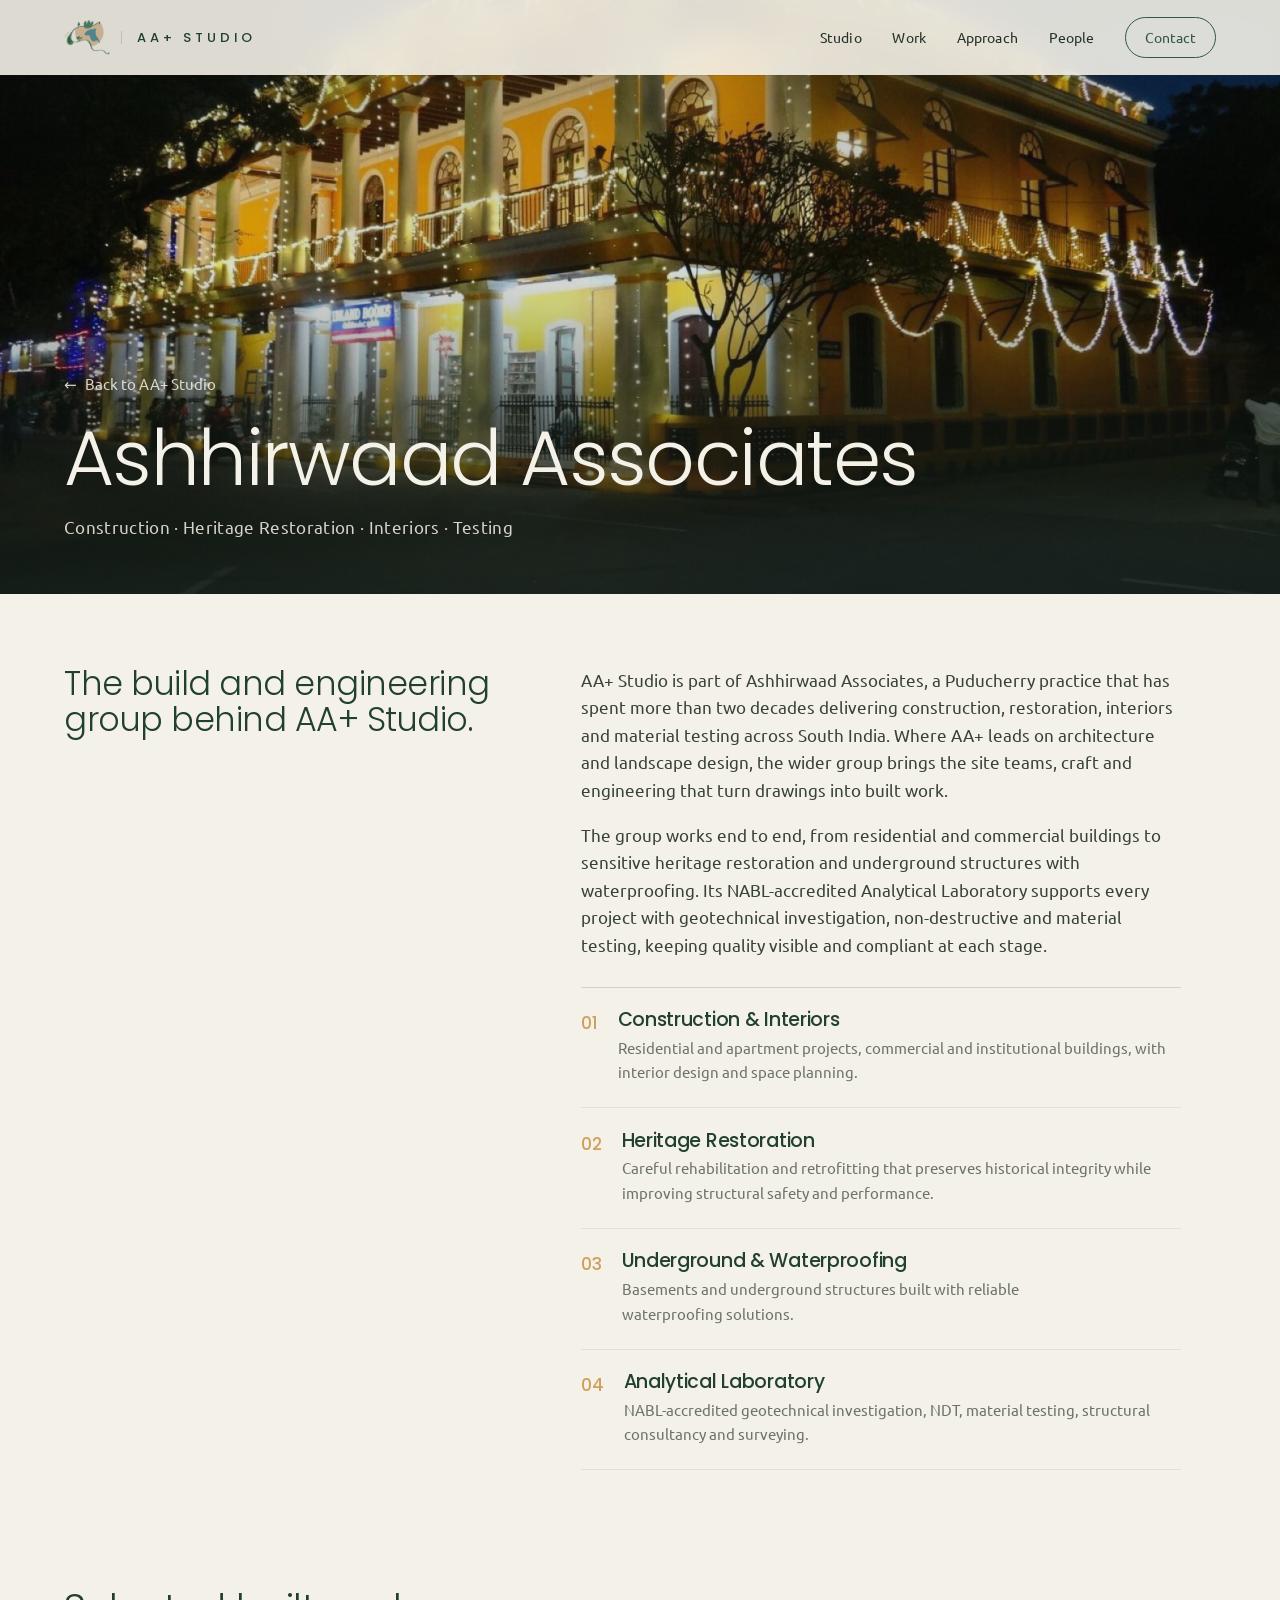
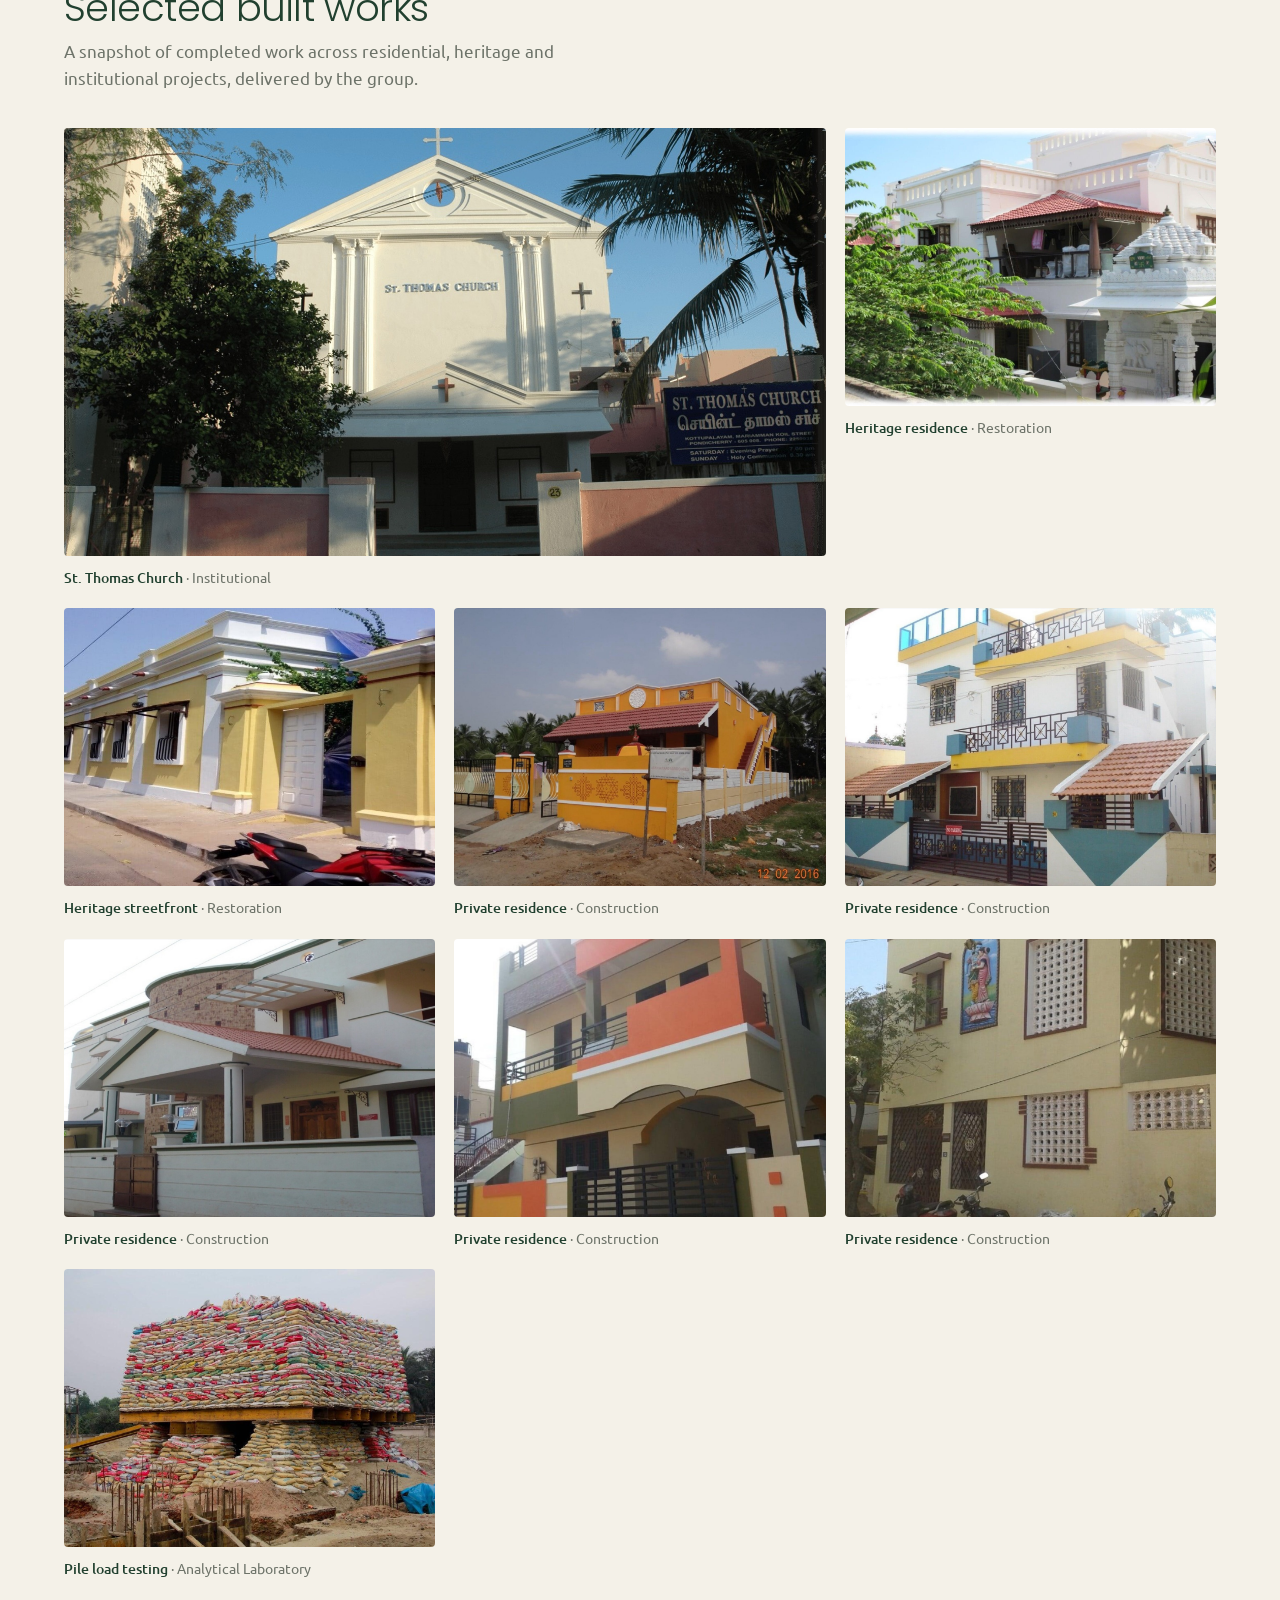
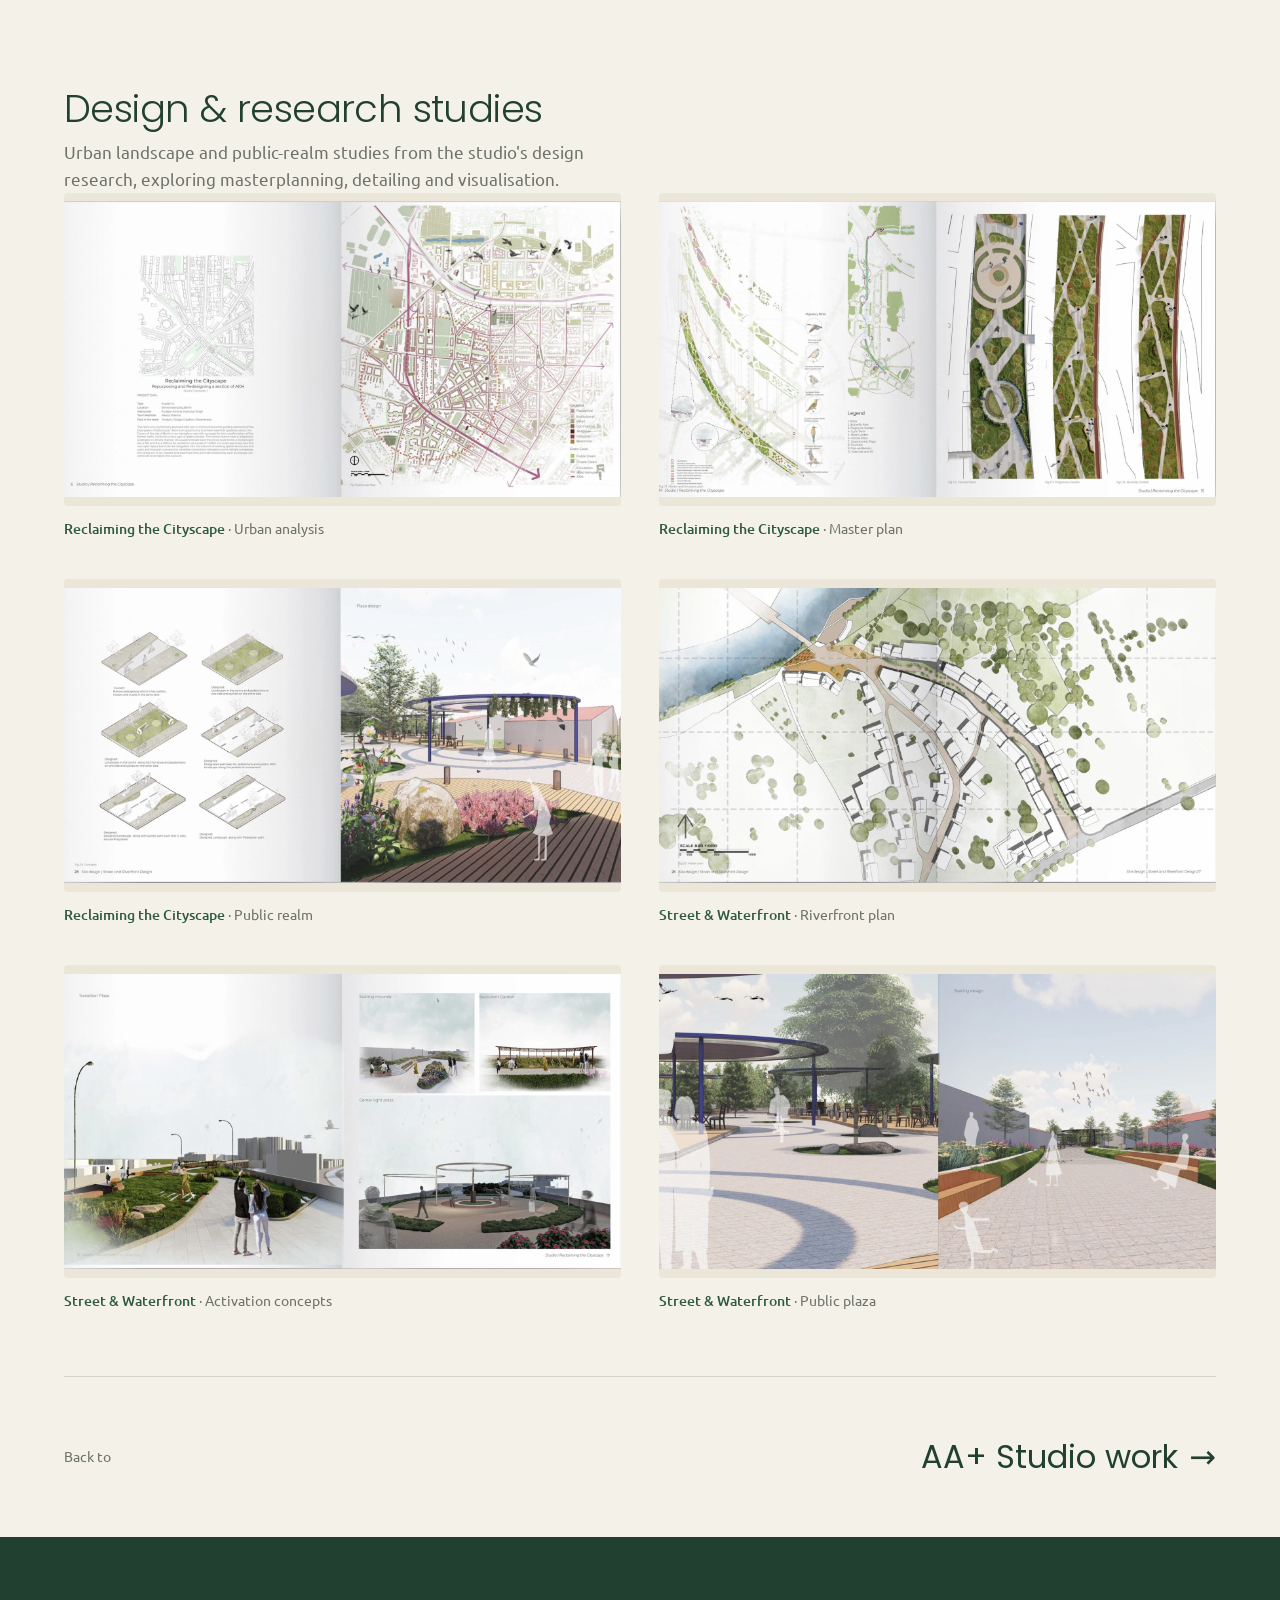
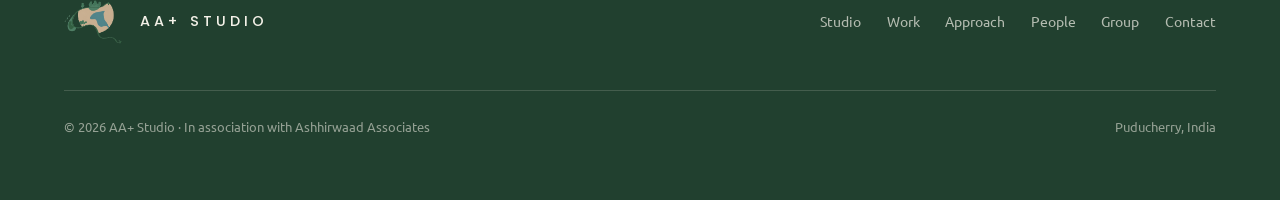
==== ashhirwaad.html @ e0c85b09 "AA+ Studio website — initial release Full static site: immersive hero, five projects, studio/approac" ====
<!DOCTYPE html>
<html lang="en">
<head>
<meta charset="UTF-8" />
<meta name="viewport" content="width=device-width, initial-scale=1" />
<title>Ashhirwaad Associates · The Group · AA+ Studio</title>
<meta name="description" content="Ashhirwaad Associates, the parent group behind AA+ Studio: a Puducherry practice of construction, heritage restoration, interiors and NABL-accredited material testing." />
<link rel="preconnect" href="https://fonts.googleapis.com" />
<link rel="preconnect" href="https://fonts.gstatic.com" crossorigin />
<link href="https://fonts.googleapis.com/css2?family=Poppins:ital,wght@0,300;0,400;0,500;0,600;1,300&family=Ubuntu:wght@400;500;700&display=swap" rel="stylesheet" />
<link rel="stylesheet" href="styles.css" />
<link rel="icon" href="assets/brand/favicon.svg" type="image/svg+xml" />
<script>document.documentElement.classList.add('js');</script>
</head>
<body class="grp-page">

<header class="nav" id="nav">
  <a class="brand" href="index.html" aria-label="AA+ Studio home">
    <img src="assets/brand/logo.png" onerror="this.onerror=null;this.src='assets/brand/logo.svg'" alt="" />
    <span class="word">AA+ STUDIO</span>
  </a>
  <nav class="nav-links" id="navLinks" aria-label="Primary">
    <a href="index.html#studio">Studio</a>
    <a href="index.html#work">Work</a>
    <a href="index.html#approach">Approach</a>
    <a href="index.html#people">People</a>
    <a href="index.html#contact" class="nav-cta">Contact</a>
  </nav>
  <button class="nav-toggle" id="navToggle" aria-label="Menu" aria-expanded="false"><span></span><span></span><span></span></button>
</header>

<main id="top">
  <section class="grp-hero">
    <img src="assets/group/group-hero.jpg" alt="A heritage building restored by Ashhirwaad Associates, lit at night" />
    <div class="grp-hero-in wrap">
      <a class="grp-back" href="index.html#group"><span>&larr;</span> Back to AA+ Studio</a>
      <h1>Ashhirwaad Associates</h1>
      <p>Construction · Heritage Restoration · Interiors · Testing</p>
    </div>
  </section>

  <section class="grp-body wrap">
    <div class="col-lead"><h2>The build and engineering group behind AA+ Studio.</h2></div>
    <div class="prose">
      <p>AA+ Studio is part of Ashhirwaad Associates, a Puducherry practice that has spent more than two decades delivering construction, restoration, interiors and material testing across South India. Where AA+ leads on architecture and landscape design, the wider group brings the site teams, craft and engineering that turn drawings into built work.</p>
      <p>The group works end to end, from residential and commercial buildings to sensitive heritage restoration and underground structures with waterproofing. Its NABL-accredited Analytical Laboratory supports every project with geotechnical investigation, non-destructive and material testing, keeping quality visible and compliant at each stage.</p>
      <div class="capabilities">
        <div class="capability"><span class="cn">01</span><div><h3>Construction &amp; Interiors</h3><p>Residential and apartment projects, commercial and institutional buildings, with interior design and space planning.</p></div></div>
        <div class="capability"><span class="cn">02</span><div><h3>Heritage Restoration</h3><p>Careful rehabilitation and retrofitting that preserves historical integrity while improving structural safety and performance.</p></div></div>
        <div class="capability"><span class="cn">03</span><div><h3>Underground &amp; Waterproofing</h3><p>Basements and underground structures built with reliable waterproofing solutions.</p></div></div>
        <div class="capability"><span class="cn">04</span><div><h3>Analytical Laboratory</h3><p>NABL-accredited geotechnical investigation, NDT, material testing, structural consultancy and surveying.</p></div></div>
      </div>
    </div>
  </section>

  <section class="section-title wrap">
    <h2>Selected built works</h2>
    <p>A snapshot of completed work across residential, heritage and institutional projects, delivered by the group.</p>
  </section>
  <section class="works-gallery wrap">
    <figure class="work-tile wide"><div class="frame zoom" data-full="assets/group/group-church.jpg"><img src="assets/group/group-church.jpg" alt="St. Thomas Church" loading="lazy" /></div><figcaption>St. Thomas Church <span>· Institutional</span></figcaption></figure>
    <figure class="work-tile"><div class="frame zoom" data-full="assets/group/group-heritage1.jpg"><img src="assets/group/group-heritage1.jpg" alt="Restored heritage residence" loading="lazy" /></div><figcaption>Heritage residence <span>· Restoration</span></figcaption></figure>
    <figure class="work-tile"><div class="frame zoom" data-full="assets/group/group-heritage2.jpg"><img src="assets/group/group-heritage2.jpg" alt="Heritage streetfront restoration" loading="lazy" /></div><figcaption>Heritage streetfront <span>· Restoration</span></figcaption></figure>
    <figure class="work-tile"><div class="frame zoom" data-full="assets/group/group-res1.jpg"><img src="assets/group/group-res1.jpg" alt="Completed private residence" loading="lazy" /></div><figcaption>Private residence <span>· Construction</span></figcaption></figure>
    <figure class="work-tile"><div class="frame zoom" data-full="assets/group/group-res2.jpg"><img src="assets/group/group-res2.jpg" alt="Completed private residence" loading="lazy" /></div><figcaption>Private residence <span>· Construction</span></figcaption></figure>
    <figure class="work-tile"><div class="frame zoom" data-full="assets/group/group-res3.jpg"><img src="assets/group/group-res3.jpg" alt="Completed private residence" loading="lazy" /></div><figcaption>Private residence <span>· Construction</span></figcaption></figure>
    <figure class="work-tile"><div class="frame zoom" data-full="assets/group/group-res4.jpg"><img src="assets/group/group-res4.jpg" alt="Completed private residence" loading="lazy" /></div><figcaption>Private residence <span>· Construction</span></figcaption></figure>
    <figure class="work-tile"><div class="frame zoom" data-full="assets/group/group-res5.jpg"><img src="assets/group/group-res5.jpg" alt="Completed private residence" loading="lazy" /></div><figcaption>Private residence <span>· Construction</span></figcaption></figure>
    <figure class="work-tile"><div class="frame zoom" data-full="assets/group/group-testing.jpg"><img src="assets/group/group-testing.jpg" alt="Pile load testing on site" loading="lazy" /></div><figcaption>Pile load testing <span>· Analytical Laboratory</span></figcaption></figure>
  </section>

  <section class="section-title wrap">
    <h2>Design &amp; research studies</h2>
    <p>Urban landscape and public-realm studies from the studio's design research, exploring masterplanning, detailing and visualisation.</p>
  </section>
  <section class="board-gallery wrap" style="grid-template-columns:repeat(2,1fr)">
    <figure class="board"><div class="frame board zoom" data-full="assets/group/study-01.jpg"><img src="assets/group/study-01.jpg" alt="Urban analysis study" loading="lazy" /></div><figcaption><b>Reclaiming the Cityscape</b> · Urban analysis</figcaption></figure>
    <figure class="board"><div class="frame board zoom" data-full="assets/group/study-02.jpg"><img src="assets/group/study-02.jpg" alt="Urban master plan study" loading="lazy" /></div><figcaption><b>Reclaiming the Cityscape</b> · Master plan</figcaption></figure>
    <figure class="board"><div class="frame board zoom" data-full="assets/group/study-06.jpg"><img src="assets/group/study-06.jpg" alt="Public realm study" loading="lazy" /></div><figcaption><b>Reclaiming the Cityscape</b> · Public realm</figcaption></figure>
    <figure class="board"><div class="frame board zoom" data-full="assets/group/study-04.jpg"><img src="assets/group/study-04.jpg" alt="Riverfront plan study" loading="lazy" /></div><figcaption><b>Street &amp; Waterfront</b> · Riverfront plan</figcaption></figure>
    <figure class="board"><div class="frame board zoom" data-full="assets/group/study-03.jpg"><img src="assets/group/study-03.jpg" alt="Waterfront activation study" loading="lazy" /></div><figcaption><b>Street &amp; Waterfront</b> · Activation concepts</figcaption></figure>
    <figure class="board"><div class="frame board zoom" data-full="assets/group/study-05.jpg"><img src="assets/group/study-05.jpg" alt="Public plaza study render" loading="lazy" /></div><figcaption><b>Street &amp; Waterfront</b> · Public plaza</figcaption></figure>
  </section>

  <section class="wrap">
    <div class="pp-next">
      <span class="lbl">Back to</span>
      <a href="index.html#work">AA+ Studio work <span class="arw">&rarr;</span></a>
    </div>
  </section>
</main>

<footer class="footer">
  <div class="wrap">
    <div class="footer-top">
      <a class="footer-mark" href="index.html" aria-label="AA+ Studio"><img src="assets/brand/logo.png" onerror="this.onerror=null;this.src='assets/brand/logo.svg'" alt="" /><span class="word">AA+ STUDIO</span></a>
      <nav class="footer-nav" aria-label="Footer"><a href="index.html#studio">Studio</a><a href="index.html#work">Work</a><a href="index.html#approach">Approach</a><a href="index.html#people">People</a><a href="ashhirwaad.html">Group</a><a href="index.html#contact">Contact</a></nav>
    </div>
    <div class="footer-base"><span>© 2026 AA+ Studio · In association with Ashhirwaad Associates</span><span>Puducherry, India</span></div>
  </div>
</footer>

<div class="lightbox" id="lightbox" role="dialog" aria-modal="true" aria-label="Image viewer">
  <button class="lb-close" id="lbClose" aria-label="Close">✕</button>
  <img id="lbImg" src="" alt="" />
</div>

<script src="script.js"></script>
</body>
</html>
---- styles.css ----
/* ============================================================
   AA+ Studio — Architecture · Landscape · Interiors
   Palette: pine green, sand, lake-teal on warm paper.
   Type: Poppins (display) + Ubuntu (text).
   ============================================================ */

:root {
  --paper:      #f4f1e8;
  --paper-2:    #ece6d8;
  --paper-3:    #e3dccb;
  --pine:       #2f5a41;
  --pine-deep:  #21402f;
  --moss:       #628a6b;
  --sage:       #86a487;
  --sand:       #cf9f5c;
  --sand-soft:  #e6d7ba;
  --lake:       #47818e;
  --lake-deep:  #37636e;
  --ink:        #24312a;
  --muted:      #6d7369;
  --line:       rgba(36, 49, 42, 0.16);
  --line-soft:  rgba(36, 49, 42, 0.09);

  --display: "Poppins", "Ubuntu", system-ui, sans-serif;
  --sans:    "Ubuntu", system-ui, -apple-system, "Segoe UI", sans-serif;

  --page-x: clamp(1.25rem, 5vw, 6rem);
  --maxw: 1440px;
  --ease: cubic-bezier(0.22, 1, 0.36, 1);
}

* { box-sizing: border-box; margin: 0; padding: 0; }
html { -webkit-text-size-adjust: 100%; }
@media (min-width: 621px) and (prefers-reduced-motion: no-preference) {
  html { scroll-behavior: smooth; }
}

body {
  font-family: var(--sans);
  background: var(--paper);
  color: var(--ink);
  font-size: clamp(1rem, 0.5vw + 0.9rem, 1.06rem);
  line-height: 1.62;
  font-weight: 400;
  -webkit-font-smoothing: antialiased;
  text-rendering: optimizeLegibility;
  overflow-x: hidden;
}

img { display: block; max-width: 100%; height: auto; }
a { color: inherit; text-decoration: none; }
::selection { background: var(--sand); color: #fff; }

h1, h2, h3, h4 {
  font-family: var(--display);
  font-weight: 400;
  line-height: 1.08;
  letter-spacing: -0.015em;
  color: var(--pine-deep);
}
p { text-wrap: pretty; }
.lede { font-size: clamp(1.12rem, 1vw + 0.95rem, 1.42rem); line-height: 1.5; color: var(--ink); font-weight: 400; }

.wrap { width: 100%; max-width: var(--maxw); margin-inline: auto; padding-inline: var(--page-x); }
section { position: relative; }

/* ============================================================
   Navigation
   ============================================================ */
.nav {
  position: fixed; inset: 0 0 auto 0; z-index: 50;
  display: flex; align-items: center; justify-content: space-between;
  padding: 1.05rem var(--page-x);
  transition: background .5s var(--ease), padding .5s var(--ease), box-shadow .5s var(--ease);
}
.nav.solid {
  background: rgba(244, 241, 232, 0.88);
  backdrop-filter: saturate(140%) blur(14px);
  -webkit-backdrop-filter: saturate(140%) blur(14px);
  padding-block: 0.7rem;
  box-shadow: 0 1px 0 var(--line-soft);
}
.brand { display: flex; align-items: center; gap: 0.7rem; color: var(--pine-deep); }
.brand img { width: 46px; height: 36px; flex: none; object-fit: contain; }
.brand .word {
  font-family: var(--display); font-weight: 500;
  letter-spacing: 0.3em; font-size: 0.82rem; text-indent: 0.3em;
  padding-left: 0.7rem; border-left: 1px solid var(--line); line-height: 1;
}
.nav-links { display: flex; align-items: center; gap: clamp(1.1rem, 2.4vw, 2.4rem); }
.nav-links a {
  font-size: 0.9rem; letter-spacing: 0.01em; color: var(--ink); font-weight: 400;
  position: relative; padding-block: 0.4rem;
}
.nav-links a::after {
  content: ""; position: absolute; left: 0; bottom: 0.15rem; height: 1px; width: 0;
  background: var(--pine); transition: width .4s var(--ease);
}
.nav-links a:hover::after { width: 100%; }
.nav-links .nav-cta { border: 1px solid var(--pine); border-radius: 100px; padding: 0.5rem 1.15rem; color: var(--pine); }
.nav-links .nav-cta::after { display: none; }
.nav-links .nav-cta:hover { background: var(--pine); color: var(--paper); }
.nav-toggle { display: none; }

/* ============================================================
   Hero — full-bleed immersive
   ============================================================ */
.hero-full { position: relative; height: 100svh; min-height: 600px; overflow: hidden; display: flex; align-items: flex-end; }
.hero-bg { position: absolute; inset: 0; width: 100%; height: 100%; object-fit: cover; transform: scale(1.07); animation: heroZoom 20s ease-out forwards; }
@keyframes heroZoom { to { transform: scale(1); } }
.hero-veil { position: absolute; inset: 0; background: linear-gradient(to top, rgba(20,30,24,0.74) 0%, rgba(20,30,24,0.10) 42%, rgba(20,30,24,0.34) 100%); }
.hero-full-in { position: relative; z-index: 2; width: 100%; padding-bottom: clamp(4.5rem, 12vh, 8rem); }
.hero-full h1 { color: var(--paper); font-size: clamp(2.35rem, 5.2vw, 5.3rem); font-weight: 200; letter-spacing: -0.02em; line-height: 1.07; max-width: 22ch; }
.hero-sub { color: rgba(244,241,232,0.86); margin-top: 1.6rem; font-size: clamp(0.78rem, 1vw, 1rem); letter-spacing: 0.16em; text-transform: uppercase; font-weight: 400; }
.hero-scroll { position: absolute; z-index: 2; right: var(--page-x); bottom: clamp(2rem,5vh,3rem); display: inline-flex; flex-direction: column; align-items: center; gap: 0.9rem; color: var(--paper); }
.hero-scroll .hs-word { font-size: 0.68rem; letter-spacing: 0.24em; text-transform: uppercase; writing-mode: vertical-rl; }
.hero-scroll .hs-line { width: 1px; height: 48px; background: rgba(244,241,232,0.75); animation: scrollLine 2.4s ease-in-out infinite; transform-origin: top center; }
@keyframes scrollLine { 0%,100%{ transform: scaleY(0.35); opacity:.5 } 50%{ transform: scaleY(1); opacity:1 } }
@media (prefers-reduced-motion: reduce){ .hero-bg { animation: none; transform: none; } .hero-scroll .hs-line { animation: none; } }

/* Nav floating over the hero (homepage): white until scrolled */
.home .nav:not(.solid) { background: linear-gradient(to bottom, rgba(18,26,20,0.42), rgba(18,26,20,0)); }
.home .nav:not(.solid) .brand { color: var(--paper); }
.home .nav:not(.solid) .brand .word { border-color: rgba(244,241,232,0.45); }
.home .nav:not(.solid) .nav-links a { color: var(--paper); }
.home .nav:not(.solid) .nav-links a::after { background: var(--paper); }
.home .nav:not(.solid) .nav-links .nav-cta { color: var(--paper); border-color: rgba(244,241,232,0.6); }
.home .nav:not(.solid) .nav-links .nav-cta:hover { background: var(--paper); color: var(--pine); }
.home .nav:not(.solid) .nav-toggle span { background: var(--paper); }

/* ============================================================
   Statement / studio
   ============================================================ */
.statement { padding-block: clamp(4.5rem, 11vh, 8rem); }
.statement-grid { display: grid; grid-template-columns: 0.9fr 1.5fr; gap: clamp(2rem, 5vw, 5rem); }
.statement h2 { font-size: clamp(1.8rem, 2.6vw, 2.7rem); font-weight: 300; }
.statement .col-lead { position: sticky; top: 6rem; align-self: start; }
.statement .body { max-width: 60ch; color: #37423a; }
.statement .body p + p { margin-top: 1.2rem; }
.statement .body strong { color: var(--pine); font-weight: 500; }

/* disciplines — flowing, no grid */
.disciplines { margin-top: 2.8rem; display: flex; flex-wrap: wrap; gap: 0.9rem 2.6rem; align-items: baseline; }
.disciplines li { list-style: none; font-family: var(--display); font-weight: 400; font-size: clamp(1.15rem, 1.5vw, 1.6rem); color: var(--pine-deep); display: flex; align-items: baseline; gap: 0.6rem; }
.disciplines li .n { font-size: 0.8rem; color: var(--lake); font-weight: 500; letter-spacing: 0.02em; }

/* ============================================================
   Work
   ============================================================ */
.work-head { padding-top: clamp(3.5rem, 8vh, 6rem); display: flex; justify-content: space-between; align-items: flex-end; gap: 2rem; flex-wrap: wrap; }
.work-head h2 { font-size: clamp(2.1rem, 4.2vw, 3.5rem); font-weight: 300; }
.work-head p { max-width: 32ch; color: var(--muted); font-size: 1.02rem; }

.project { padding-block: clamp(3.5rem, 8vh, 6.5rem); border-bottom: 1px solid var(--line-soft); }
.project-inner { display: grid; grid-template-columns: 1fr 1fr; gap: clamp(1.6rem, 4vw, 4.5rem); align-items: center; }
.project.flip .project-media { order: 2; }
.project-text { max-width: 48ch; }
.project-index { font-family: var(--display); font-size: 1rem; color: var(--sand); letter-spacing: 0.02em; font-weight: 500; display: flex; align-items: center; gap: 1rem; }
.project-index .status { color: var(--lake-deep); font-family: var(--sans); font-size: 0.9rem; letter-spacing: 0; font-weight: 500; }
.project.completed .project-index .status { color: var(--lake); }
.project h3 { font-size: clamp(2rem, 3.6vw, 3.1rem); margin-top: 0.8rem; font-weight: 400; }
.project-place { margin-top: 0.9rem; font-size: 1.02rem; color: var(--muted); }
.project-desc { margin-top: 1.4rem; color: #37423a; }
.project-tags { margin-top: 1.7rem; display: flex; flex-wrap: wrap; gap: 0.55rem; }
.project-tags li { list-style: none; font-size: 0.85rem; color: var(--pine); border: 1px solid var(--line); border-radius: 100px; padding: 0.35rem 0.95rem; }
.project-link { margin-top: 2rem; display: inline-flex; align-items: center; gap: 0.6rem; font-family: var(--display); font-weight: 500; font-size: 0.98rem; color: var(--pine); }
.project-link .arw { transition: transform .4s var(--ease); }
.project-link:hover { color: var(--pine-deep); }
.project-link:hover .arw { transform: translateX(6px); }

.project-media { position: relative; }
.frame { position: relative; overflow: hidden; border-radius: 4px; background: var(--paper-3); }
.frame img { width: 100%; height: 100%; object-fit: cover; transition: transform 1.1s var(--ease); }
.frame.tall { aspect-ratio: 4 / 5; }
.frame.wide { aspect-ratio: 3 / 2; }
a.project-media:hover .frame.lead img, .project-media:hover .frame.lead img { transform: scale(1.035); }
.gallery-strip { margin-top: 0.9rem; display: grid; grid-template-columns: repeat(3, 1fr); gap: 0.9rem; }
.gallery-strip .frame { aspect-ratio: 1 / 1; }

/* Plan / board frames — show full drawing, no crop */
.frame.plan, .frame.board { background: var(--paper-2); }
.frame.plan img, .frame.board img { object-fit: contain; }

/* Board & palette galleries on project pages */
.board-gallery { padding-bottom: clamp(3rem,7vh,5rem); display: grid; gap: clamp(1.4rem,3vw,2.4rem); }
.board { margin: 0; }
.board .frame { aspect-ratio: 16 / 9; }
.board figcaption { margin-top: 0.7rem; font-size: 0.9rem; color: var(--muted); }
.board figcaption b { color: var(--pine); font-weight: 500; }

.palette-head { padding-top: clamp(1rem,3vh,2rem); }
.palette-head h2 { font-size: clamp(1.5rem,2.4vw,2.2rem); font-weight: 300; }
.palette-head p { color: var(--muted); max-width: 48ch; margin-top: 0.6rem; }
.palette-grid { padding-block: clamp(1.5rem,4vh,2.5rem) clamp(3rem,7vh,5rem); display: grid; grid-template-columns: repeat(4, 1fr); gap: clamp(0.8rem,1.5vw,1.3rem); }
.plant { margin: 0; }
.plant .frame { aspect-ratio: 1 / 1; }
.plant figcaption { margin-top: 0.6rem; font-size: 0.88rem; color: var(--pine-deep); font-weight: 500; }
.plant figcaption span { display: block; color: var(--muted); font-weight: 400; font-size: 0.8rem; }
@media (max-width: 760px) { .palette-grid { grid-template-columns: repeat(2, 1fr); } }

/* Drawing panel (placeholder for schemes without final imagery) */
.drawing { aspect-ratio: 4 / 5; border-radius: 4px; background: var(--sand-soft); position: relative; overflow: hidden; display: flex; align-items: center; justify-content: center; padding: clamp(1.4rem, 3vw, 2.6rem); }
.drawing svg { position: relative; width: 100%; height: auto; }
.section-frame { position: relative; background: var(--paper-2); border-radius: 4px; padding: clamp(1.2rem,2.5vw,1.8rem); }
.section-frame img { width: 100%; }

/* ============================================================
   Approach
   ============================================================ */
.approach { padding-block: clamp(5rem, 12vh, 9rem); background: var(--pine-deep); color: var(--paper); }
.approach h2 { color: var(--paper); font-size: clamp(2rem, 4vw, 3.2rem); font-weight: 300; max-width: 20ch; }
.approach .intro { display: grid; grid-template-columns: 1.4fr 1fr; gap: clamp(2rem,5vw,4rem); align-items: end; }
.approach .intro p { color: rgba(244,241,232,0.74); max-width: 42ch; }

/* principles — borderless editorial list */
.principles { margin-top: clamp(2.5rem, 6vh, 4.5rem); display: grid; grid-template-columns: 1fr 1fr; gap: 0; }
.principle { display: grid; grid-template-columns: auto 1fr; gap: 1.4rem; padding: 2rem 2.4rem 2rem 0; border-top: 1px solid rgba(244,241,232,0.18); }
.principle .pn { font-family: var(--display); font-size: clamp(2.3rem, 3vw, 3.1rem); color: var(--sand); font-weight: 200; line-height: 0.85; letter-spacing: -0.02em; }
.principle h3 { color: var(--paper); font-size: 1.35rem; font-weight: 400; }
.principle p { color: rgba(244,241,232,0.68); font-size: 0.98rem; margin-top: 0.6rem; }
@media (min-width: 861px) { .principle:nth-child(odd) { padding-right: 3rem; } .principle:nth-child(even) { padding-left: 2.4rem; } }

/* ============================================================
   Group band (homepage) + Ashhirwaad page
   ============================================================ */
.group { padding-block: clamp(5rem, 12vh, 9rem); background: var(--paper-2); }
.group-intro { display: grid; grid-template-columns: 1fr 1fr; gap: clamp(1.5rem,4vw,4rem); align-items: end; margin-bottom: clamp(2rem,5vh,3.5rem); }
.group-intro h2 { font-size: clamp(1.9rem, 3.6vw, 3rem); font-weight: 300; max-width: 16ch; }
.group-intro p { color: #37423a; max-width: 46ch; }
.group-intro .stats { display: flex; gap: clamp(1.5rem,3vw,2.6rem); margin-top: 1.4rem; }
.group-intro .stats b { font-family: var(--display); font-weight: 400; font-size: clamp(1.6rem,2.4vw,2.2rem); color: var(--pine); display: block; }
.group-intro .stats span { font-size: 0.85rem; color: var(--muted); }
.group-mosaic { display: grid; grid-template-columns: repeat(4, 1fr); gap: clamp(0.6rem,1.2vw,1rem); }
.group-mosaic .frame { aspect-ratio: 1 / 1; overflow: hidden; border-radius: 4px; }
.group-mosaic .frame img { width: 100%; height: 100%; object-fit: cover; transition: transform 1.1s var(--ease); }
.group-mosaic .frame:hover img { transform: scale(1.05); }
.group-mosaic .big { grid-column: span 2; grid-row: span 2; }
.group-cta { margin-top: clamp(1.6rem,4vh,2.4rem); display: flex; justify-content: space-between; align-items: center; gap: 1.5rem; flex-wrap: wrap; }
.group-cap { font-size: 0.95rem; color: var(--pine); font-weight: 500; }
.group-link { display: inline-flex; align-items: center; gap: 0.6rem; font-family: var(--display); font-weight: 500; color: var(--pine); font-size: 1.02rem; }
.group-link .arw { transition: transform .4s var(--ease); }
.group-link:hover .arw { transform: translateX(6px); }

/* Ashhirwaad page: keep nav readable over the dark hero */
.grp-page .nav { background: rgba(244, 241, 232, 0.9); backdrop-filter: saturate(140%) blur(14px); -webkit-backdrop-filter: saturate(140%) blur(14px); box-shadow: 0 1px 0 var(--line-soft); }
.grp-hero { position: relative; margin-top: 0; height: clamp(58vh, 66vh, 720px); overflow: hidden; display: flex; align-items: flex-end; }
.grp-hero img { position: absolute; inset: 0; width: 100%; height: 100%; object-fit: cover; }
.grp-hero::after { content: ""; position: absolute; inset: 0; background: linear-gradient(to top, rgba(21,32,26,0.82), rgba(21,32,26,0.15) 55%, rgba(21,32,26,0.35)); }
.grp-hero .grp-hero-in { position: relative; z-index: 2; color: var(--paper); padding-bottom: clamp(2.5rem,6vh,4rem); }
.grp-hero h1 { color: var(--paper); font-size: clamp(2.6rem,6vw,5rem); font-weight: 300; letter-spacing: -0.02em; }
.grp-hero p { color: rgba(244,241,232,0.86); margin-top: 0.8rem; letter-spacing: 0.02em; font-size: 1.05rem; }
.grp-back { color: var(--paper); font-size: 0.95rem; display: inline-flex; gap: 0.5rem; opacity: 0.85; margin-bottom: 1.3rem; }
.grp-back:hover { opacity: 1; }
.grp-body { padding-block: clamp(3.5rem,8vh,6rem); display: grid; grid-template-columns: 1fr 1.4fr; gap: clamp(2rem,5vw,5rem); }
.grp-body .col-lead { position: sticky; top: 6rem; align-self: start; }
.grp-body h2 { font-size: clamp(1.7rem,2.6vw,2.4rem); font-weight: 300; }
.grp-body .prose { max-width: 60ch; color: #37423a; }
.grp-body .prose p + p { margin-top: 1.1rem; }
.capabilities { border-top: 1px solid var(--line); margin-top: 1.8rem; }
.capability { display: grid; grid-template-columns: auto 1fr; gap: 1.2rem; padding: 1.4rem 0; border-bottom: 1px solid var(--line-soft); }
.capability .cn { font-family: var(--display); color: var(--sand); font-weight: 500; }
.capability h3 { font-size: 1.2rem; font-weight: 500; }
.capability p { color: var(--muted); font-size: 0.95rem; margin-top: 0.3rem; }
.section-title { padding-top: clamp(2rem,5vh,3.5rem); }
.section-title h2 { font-size: clamp(1.8rem,3vw,2.6rem); font-weight: 300; }
.section-title p { color: var(--muted); margin-top: 0.5rem; max-width: 52ch; }
.works-gallery { padding-block: clamp(1.5rem,4vh,2.5rem) clamp(3rem,7vh,5rem); display: grid; grid-template-columns: repeat(3, 1fr); gap: clamp(0.8rem,1.5vw,1.3rem); }
.work-tile { margin: 0; }
.work-tile .frame { aspect-ratio: 4 / 3; overflow: hidden; border-radius: 4px; }
.work-tile .frame img { width: 100%; height: 100%; object-fit: cover; transition: transform 1.1s var(--ease); }
.work-tile .frame:hover img { transform: scale(1.05); }
.work-tile figcaption { margin-top: 0.6rem; font-size: 0.9rem; color: var(--pine-deep); font-weight: 500; }
.work-tile figcaption span { color: var(--muted); font-weight: 400; }
.work-tile.wide { grid-column: span 2; }
.work-tile.wide .frame { aspect-ratio: 16 / 9; }
@media (max-width: 760px) { .works-gallery { grid-template-columns: repeat(2, 1fr); } .work-tile.wide { grid-column: span 2; } }

/* ============================================================
   People
   ============================================================ */
.people { padding-block: clamp(5rem, 12vh, 9rem); }
.people-head { max-width: 54ch; margin-bottom: clamp(2.5rem,6vh,4rem); }
.people-head h2 { font-size: clamp(2rem, 4vw, 3.2rem); font-weight: 300; }
.people-head p { margin-top: 1.2rem; color: var(--muted); max-width: 50ch; }
.people-grid { display: grid; grid-template-columns: 1fr 1fr; gap: clamp(2rem, 5vw, 4.5rem); }
.person { border-top: 1px solid var(--line); padding-top: 1.8rem; }
.person h3 { font-size: clamp(1.8rem, 2.5vw, 2.4rem); font-weight: 300; letter-spacing: -0.01em; }
.person .role { color: var(--lake-deep); font-size: 0.98rem; margin-top: 0.4rem; font-weight: 500; }
.person p { margin-top: 1.1rem; color: #37423a; max-width: 42ch; }
.person .creds { margin-top: 1.2rem; font-size: 0.9rem; color: var(--muted); }

/* ============================================================
   Magazine treatment — drop caps + editorial lead
   ============================================================ */
.person .bio::first-letter,
.approach .intro p::first-letter {
  float: left;
  font-family: var(--display);
  font-weight: 300;
  font-size: 3.2em;
  line-height: 0.72;
  padding: 0.08em 0.14em 0 0;
  color: var(--pine);
}
.approach .intro p { font-size: clamp(1.02rem, 1.1vw, 1.2rem); }
.approach .intro p::first-letter { color: var(--sand); }
.person .bio { margin-top: 1.3rem; }
@media (prefers-reduced-motion: no-preference) {
  .person .bio::first-letter, .approach .intro p::first-letter { transition: color .4s var(--ease); }
}

/* ============================================================
   Contact / footer
   ============================================================ */
.contact { padding-block: clamp(5rem, 12vh, 9rem); background: var(--paper-2); }
.contact-grid { display: grid; grid-template-columns: 1.3fr 1fr; gap: clamp(2.5rem, 6vw, 5rem); align-items: start; }
.contact h2 { font-size: clamp(2.3rem, 5vw, 4.4rem); font-weight: 300; letter-spacing: -0.025em; }
.contact h2 a { text-decoration: underline; text-decoration-thickness: 1px; text-underline-offset: 8px; text-decoration-color: var(--sand); transition: text-decoration-color .4s var(--ease); }
.contact h2 a:hover { text-decoration-color: var(--pine); }
.contact .sub { margin-top: 1.6rem; color: var(--muted); max-width: 36ch; font-size: 1.05rem; }
.contact-details { display: grid; gap: 1.7rem; }
.detail .k { font-size: 0.9rem; color: var(--lake-deep); font-weight: 500; }
.detail .v { margin-top: 0.4rem; color: var(--ink); line-height: 1.55; }
.detail .v a:hover { color: var(--pine); }

.footer { background: var(--pine-deep); color: rgba(244,241,232,0.7); padding-block: clamp(3rem, 7vh, 5rem); }
.footer-top { display: flex; justify-content: space-between; align-items: center; gap: 2rem; flex-wrap: wrap; }
.footer-mark { display: flex; align-items: center; gap: 0.9rem; color: var(--paper); }
.footer-mark img { width: 58px; height: 45px; object-fit: contain; }
.footer-mark .word { font-family: var(--display); font-weight: 500; letter-spacing: 0.28em; font-size: 0.9rem; text-indent: 0.28em; }
.footer-nav { display: flex; gap: 1.6rem; font-size: 0.9rem; }
.footer-nav a:hover { color: var(--paper); }
.footer-base { margin-top: clamp(2rem,5vh,3.5rem); padding-top: 1.6rem; border-top: 1px solid rgba(244,241,232,0.16); display: flex; justify-content: space-between; gap: 1rem; flex-wrap: wrap; font-size: 0.82rem; color: rgba(244,241,232,0.55); }

/* ============================================================
   Project detail pages
   ============================================================ */
.pp-hero { padding-top: clamp(7rem, 14vh, 10rem); }
.pp-back { display: inline-flex; align-items: center; gap: 0.5rem; color: var(--muted); font-size: 0.95rem; margin-bottom: 2rem; }
.pp-back:hover { color: var(--pine); }
.pp-head { display: grid; grid-template-columns: 1.5fr 1fr; gap: clamp(1.5rem,4vw,4rem); align-items: end; padding-bottom: clamp(2rem,5vh,3.5rem); }
.pp-index { font-family: var(--display); color: var(--sand); font-weight: 500; }
.pp-index .status { color: var(--lake-deep); margin-left: 0.9rem; }
.pp-head h1 { font-size: clamp(2.4rem, 5.5vw, 4.6rem); font-weight: 300; margin-top: 0.7rem; letter-spacing: -0.025em; }
.pp-facts { display: grid; gap: 1.1rem; }
.pp-facts .k { font-size: 0.85rem; color: var(--lake-deep); font-weight: 500; }
.pp-facts .v { color: var(--ink); margin-top: 0.15rem; }
.pp-lead { margin-block: 0; }
.pp-lead img { width: 100%; aspect-ratio: 16 / 9; object-fit: cover; border-radius: 4px; background: var(--paper-3); }
.pp-body { padding-block: clamp(3rem, 7vh, 5rem); display: grid; grid-template-columns: 1fr 1.4fr; gap: clamp(2rem,5vw,5rem); }
.pp-body .col-lead { position: sticky; top: 6rem; align-self: start; }
.pp-body h2 { font-size: clamp(1.6rem,2.4vw,2.3rem); font-weight: 300; }
.pp-body .prose { max-width: 62ch; color: #37423a; }
.pp-body .prose p + p { margin-top: 1.2rem; }
.pp-tags { margin-top: 1.8rem; display: flex; flex-wrap: wrap; gap: 0.55rem; }
.pp-tags li { list-style: none; font-size: 0.85rem; color: var(--pine); border: 1px solid var(--line); border-radius: 100px; padding: 0.35rem 0.95rem; }
.pp-gallery { padding-bottom: clamp(3rem,7vh,5rem); display: grid; grid-template-columns: repeat(2, 1fr); gap: clamp(0.8rem,1.5vw,1.4rem); }
.pp-gallery .frame { aspect-ratio: 3 / 2; }
.pp-gallery .frame.span { grid-column: 1 / -1; aspect-ratio: 2 / 1; }
.pp-note { padding: clamp(1.4rem,3vw,2rem); background: var(--sand-soft); border-radius: 4px; color: var(--pine-deep); max-width: 60ch; }
.pp-next { border-top: 1px solid var(--line); padding-block: clamp(2.5rem,6vh,4rem); display: flex; justify-content: space-between; align-items: center; gap: 1.5rem; flex-wrap: wrap; }
.pp-next .lbl { color: var(--muted); font-size: 0.9rem; }
.pp-next a { font-family: var(--display); font-size: clamp(1.4rem,2.5vw,2rem); font-weight: 400; color: var(--pine-deep); display: inline-flex; align-items: center; gap: 0.7rem; }
.pp-next a .arw { transition: transform .4s var(--ease); }
.pp-next a:hover .arw { transform: translateX(7px); }

/* ============================================================
   Reveal + lightbox
   ============================================================ */
.js .reveal { opacity: 0; transform: translateY(22px); transition: opacity 1s var(--ease), transform 1s var(--ease); }
.js .reveal.in { opacity: 1; transform: none; }
@media (prefers-reduced-motion: reduce) { .js .reveal { opacity: 1; transform: none; transition: none; } }

.lightbox { position: fixed; inset: 0; z-index: 90; background: rgba(21,32,26,0.94); display: none; align-items: center; justify-content: center; padding: 4vw; cursor: zoom-out; }
.lightbox.open { display: flex; }
.lightbox img { max-width: 92vw; max-height: 88vh; width: auto; border-radius: 4px; box-shadow: 0 30px 80px rgba(0,0,0,0.5); }
.lightbox .lb-close { position: absolute; top: 1.4rem; right: 1.6rem; color: var(--paper); font-size: 1.6rem; line-height: 1; background: none; border: 0; cursor: pointer; }
.zoom { cursor: zoom-in; }

/* ============================================================
   Responsive
   ============================================================ */
@media (max-width: 900px) {
  .hero-grid { grid-template-columns: 1fr; align-items: start; }
  .hero-figure { aspect-ratio: 16 / 11; margin-top: 1.5rem; }
  .statement-grid { grid-template-columns: 1fr; }
  .statement .col-lead, .pp-body .col-lead { position: static; }
  .project-inner { grid-template-columns: 1fr; gap: 1.6rem; }
  .project.flip .project-media { order: 0; }
  .principles { grid-template-columns: 1fr; }
  .principle { padding: 1.6rem 0 !important; }
  .approach .intro { grid-template-columns: 1fr; }
  .people-grid, .contact-grid, .pp-head, .pp-body { grid-template-columns: 1fr; }
  .pp-head { align-items: start; }
  .group-intro, .grp-body { grid-template-columns: 1fr; }
  .grp-body .col-lead { position: static; }
  .grp-hero { height: clamp(46vh, 52vh, 520px); }
  .works-gallery { grid-template-columns: repeat(2, 1fr); }
}
@media (max-width: 620px) {
  .nav-links { position: fixed; inset: 0 0 0 auto; width: min(78vw, 320px); flex-direction: column; align-items: flex-start; justify-content: center; gap: 1.6rem; background: var(--paper); padding: 2rem; transform: translateX(100%); transition: transform .5s var(--ease); box-shadow: -20px 0 60px rgba(0,0,0,0.12); }
  .nav-links.open { transform: none; }
  .nav-links a { font-size: 1.15rem; }
  .nav-toggle { display: inline-flex; flex-direction: column; gap: 5px; background: none; border: 0; cursor: pointer; padding: 0.4rem; z-index: 60; }
  .nav-toggle span { width: 24px; height: 1.6px; background: var(--pine-deep); transition: transform .4s var(--ease), opacity .3s; }
  .nav-toggle.open span:nth-child(1) { transform: translateY(6.6px) rotate(45deg); }
  .nav-toggle.open span:nth-child(2) { opacity: 0; }
  .nav-toggle.open span:nth-child(3) { transform: translateY(-6.6px) rotate(-45deg); }
  .pp-gallery { grid-template-columns: 1fr; }
  .pp-gallery .frame.span { aspect-ratio: 3 / 2; }
  .group-mosaic { grid-template-columns: repeat(2, 1fr); }
  .group-mosaic .big { grid-column: span 2; grid-row: span 1; aspect-ratio: 16 / 10; }
  .group-intro .stats { flex-wrap: wrap; gap: 1.2rem 2rem; }
  .works-gallery { grid-template-columns: 1fr; }
  .work-tile.wide { grid-column: span 1; }
  .board-gallery[style] { grid-template-columns: 1fr !important; }
}
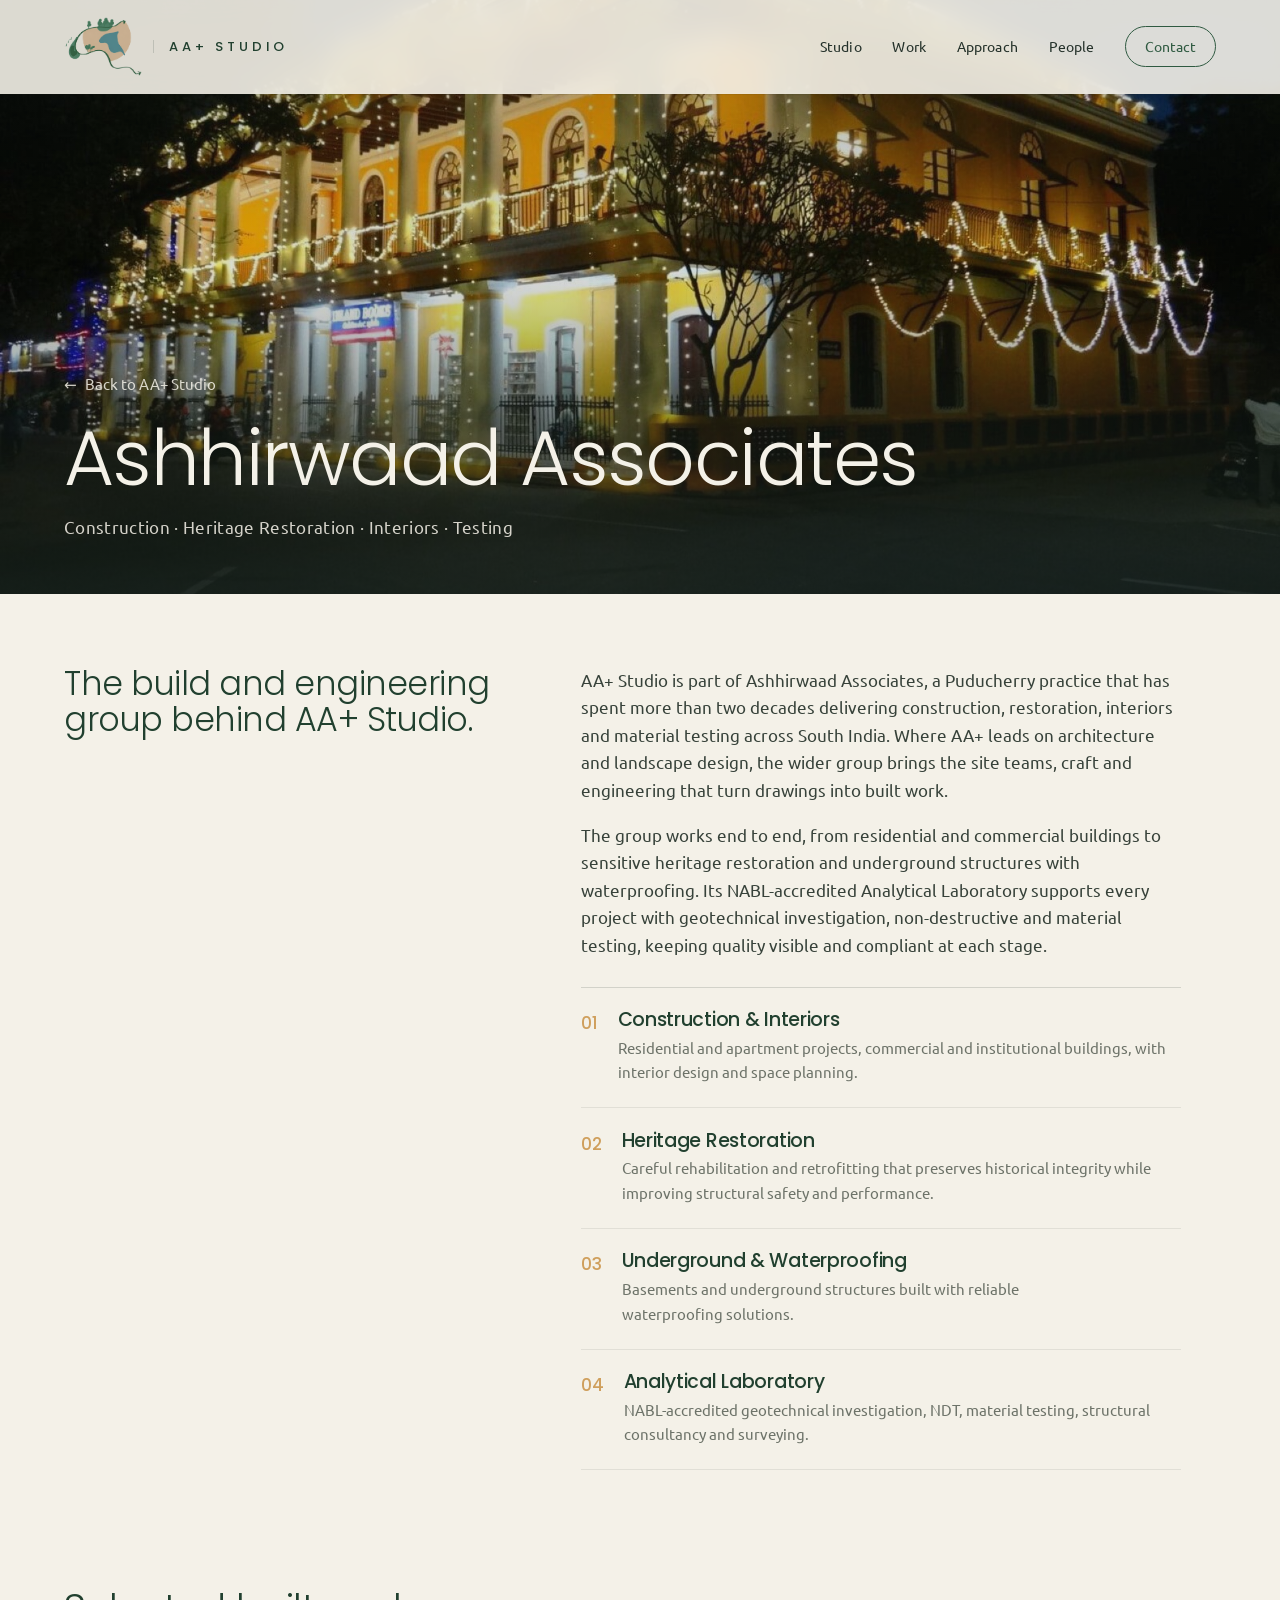
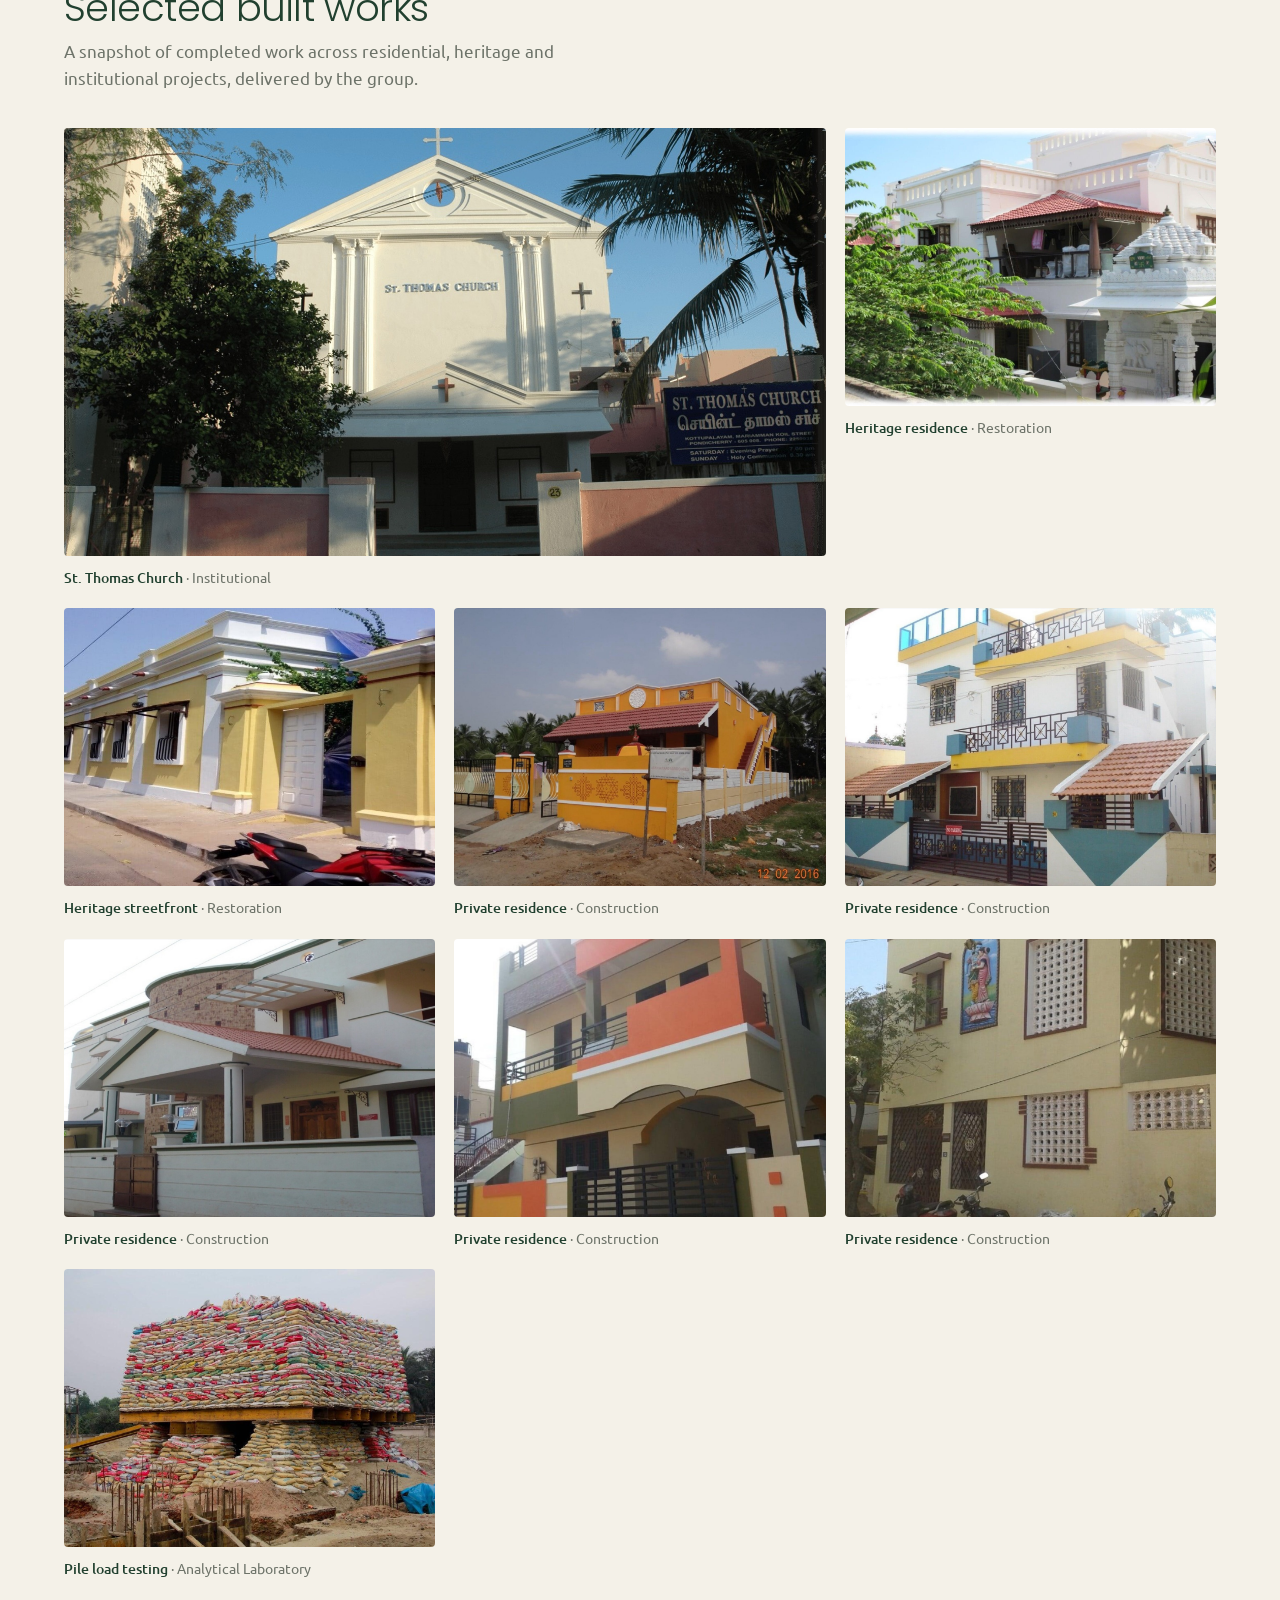
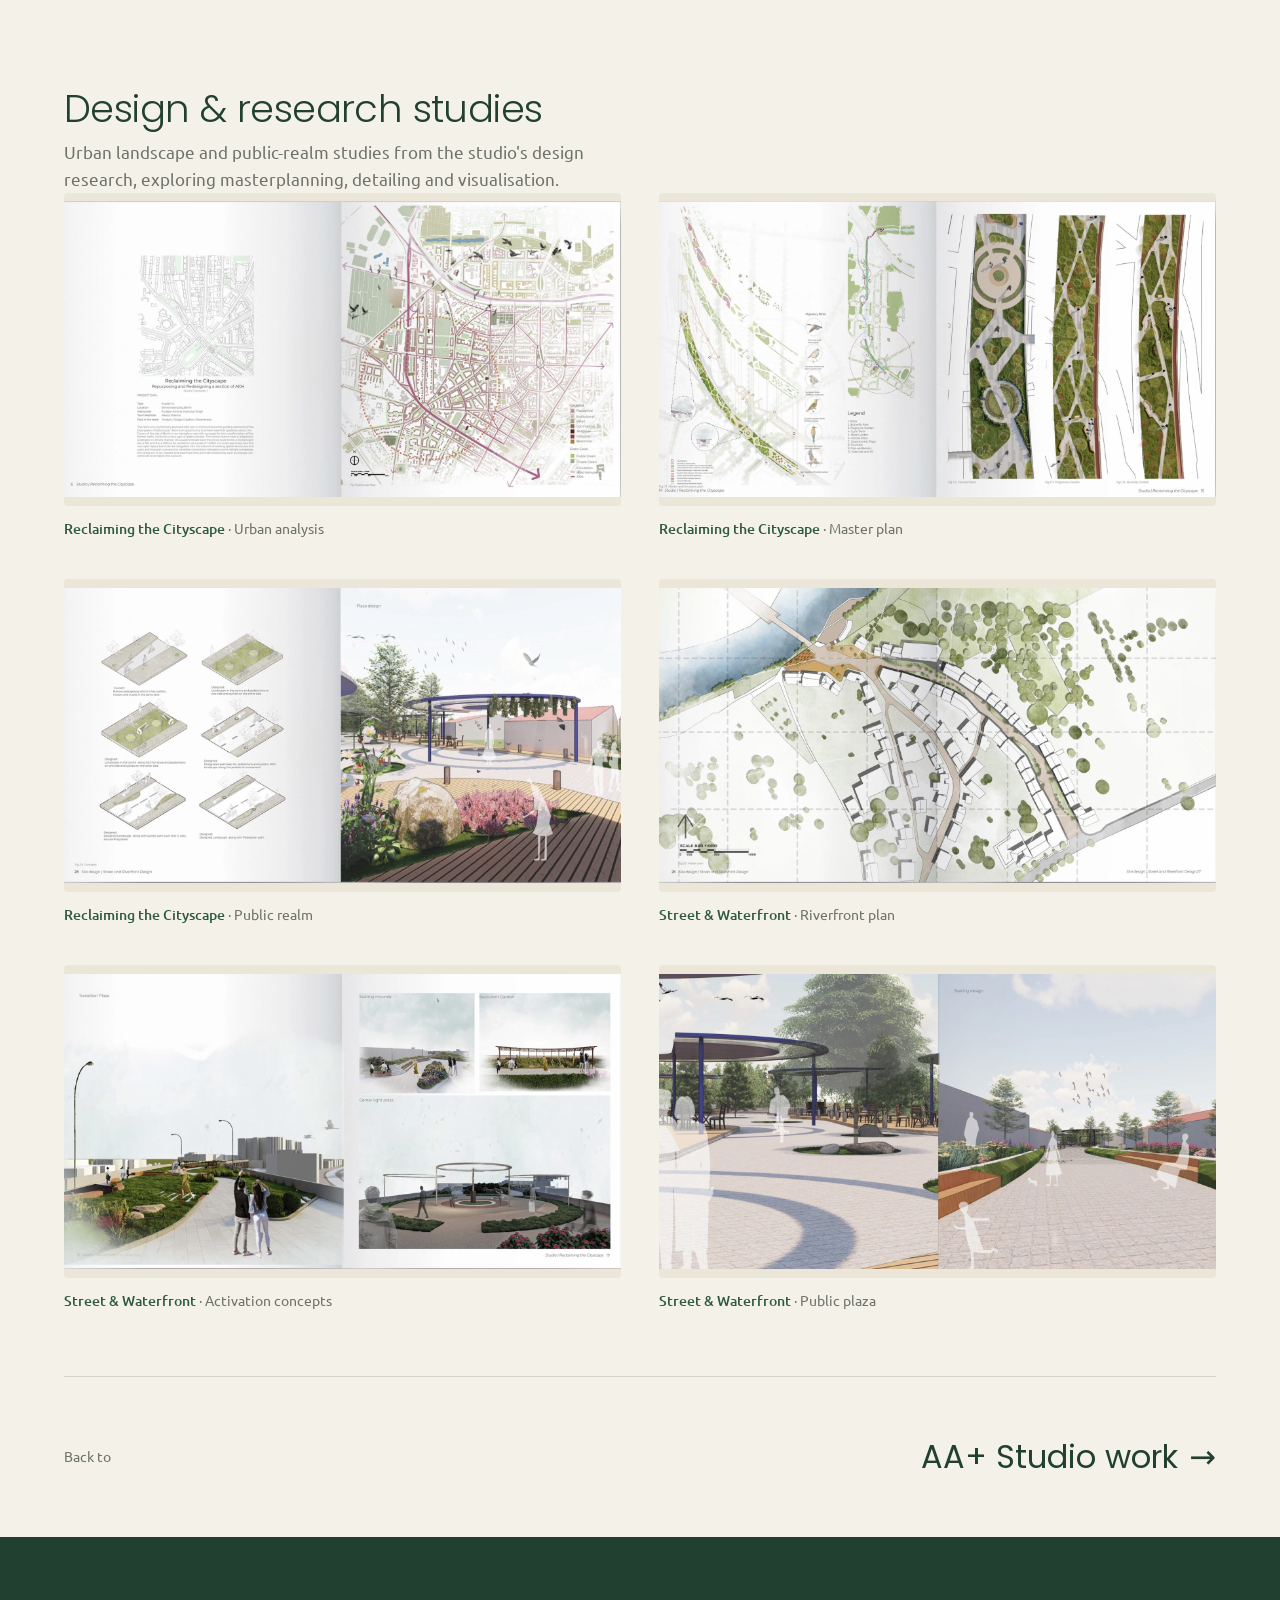
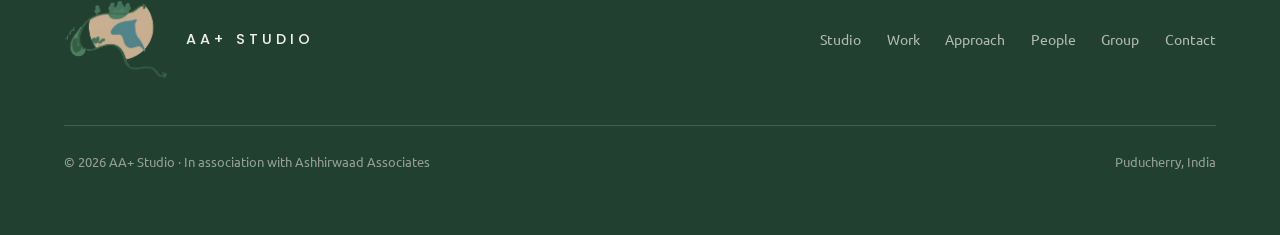
==== commit 012e26d6: "Cache-bust stylesheet and script URLs (v=4) Forces browsers and CDN caches to fetch the current CSS/" ====
--- a/ashhirwaad.html
+++ b/ashhirwaad.html
@@ -8,7 +8,7 @@
 <link rel="preconnect" href="https://fonts.googleapis.com" />
 <link rel="preconnect" href="https://fonts.gstatic.com" crossorigin />
 <link href="https://fonts.googleapis.com/css2?family=Poppins:ital,wght@0,300;0,400;0,500;0,600;1,300&family=Ubuntu:wght@400;500;700&display=swap" rel="stylesheet" />
-<link rel="stylesheet" href="styles.css" />
+<link rel="stylesheet" href="styles.css?v=4" />
 <link rel="icon" href="assets/brand/favicon.svg" type="image/svg+xml" />
 <script>document.documentElement.classList.add('js');</script>
 </head>
@@ -105,6 +105,6 @@
   <img id="lbImg" src="" alt="" />
 </div>
 
-<script src="script.js"></script>
+<script src="script.js?v=4"></script>
 </body>
 </html>
--- a/styles.css
+++ b/styles.css
@@ -81,7 +81,7 @@
   box-shadow: 0 1px 0 var(--line-soft);
 }
 .brand { display: flex; align-items: center; gap: 0.7rem; color: var(--pine-deep); }
-.brand img { width: 46px; height: 36px; flex: none; object-fit: contain; }
+.brand img { width: 78px; height: 60px; flex: none; object-fit: contain; }
 .brand .word {
   font-family: var(--display); font-weight: 500;
   letter-spacing: 0.3em; font-size: 0.82rem; text-indent: 0.3em;
@@ -279,11 +279,25 @@
    People
    ============================================================ */
 .people { padding-block: clamp(5rem, 12vh, 9rem); }
-.people-head { max-width: 54ch; margin-bottom: clamp(2.5rem,6vh,4rem); }
+.people-head { max-width: 64ch; margin-bottom: clamp(1.8rem,4vh,2.6rem); }
 .people-head h2 { font-size: clamp(2rem, 4vw, 3.2rem); font-weight: 300; }
-.people-head p { margin-top: 1.2rem; color: var(--muted); max-width: 50ch; }
+.people-head p { margin-top: 1.4rem; font-size: clamp(1.12rem, 1vw + 0.95rem, 1.42rem); line-height: 1.5; color: var(--ink); max-width: 40ch; }
 .people-grid { display: grid; grid-template-columns: 1fr 1fr; gap: clamp(2rem, 5vw, 4.5rem); }
 .person { border-top: 1px solid var(--line); padding-top: 1.8rem; }
+.people-story { max-width: 64ch; margin-bottom: clamp(2.8rem, 7vh, 4.5rem); color: #37423a; }
+.people-story p + p { margin-top: 1.2rem; }
+.people-story p:first-child::first-letter {
+  float: left;
+  font-family: var(--display);
+  font-weight: 300;
+  font-size: 3.2em;
+  line-height: 0.72;
+  padding: 0.08em 0.14em 0 0;
+  color: var(--pine);
+}
+.person .p-photo { width: clamp(180px, 22vw, 240px); aspect-ratio: 1 / 1; overflow: hidden; border-radius: 50%; background: var(--paper-2); margin-bottom: 1.6rem; }
+.person .p-photo img { width: 100%; height: 100%; object-fit: cover; filter: saturate(0.94); transition: transform 1.1s var(--ease); }
+.person .p-photo:hover img { transform: scale(1.05); }
 .person h3 { font-size: clamp(1.8rem, 2.5vw, 2.4rem); font-weight: 300; letter-spacing: -0.01em; }
 .person .role { color: var(--lake-deep); font-size: 0.98rem; margin-top: 0.4rem; font-weight: 500; }
 .person p { margin-top: 1.1rem; color: #37423a; max-width: 42ch; }
@@ -326,7 +340,7 @@
 .footer { background: var(--pine-deep); color: rgba(244,241,232,0.7); padding-block: clamp(3rem, 7vh, 5rem); }
 .footer-top { display: flex; justify-content: space-between; align-items: center; gap: 2rem; flex-wrap: wrap; }
 .footer-mark { display: flex; align-items: center; gap: 0.9rem; color: var(--paper); }
-.footer-mark img { width: 58px; height: 45px; object-fit: contain; }
+.footer-mark img { width: 104px; height: 80px; object-fit: contain; }
 .footer-mark .word { font-family: var(--display); font-weight: 500; letter-spacing: 0.28em; font-size: 0.9rem; text-indent: 0.28em; }
 .footer-nav { display: flex; gap: 1.6rem; font-size: 0.9rem; }
 .footer-nav a:hover { color: var(--paper); }
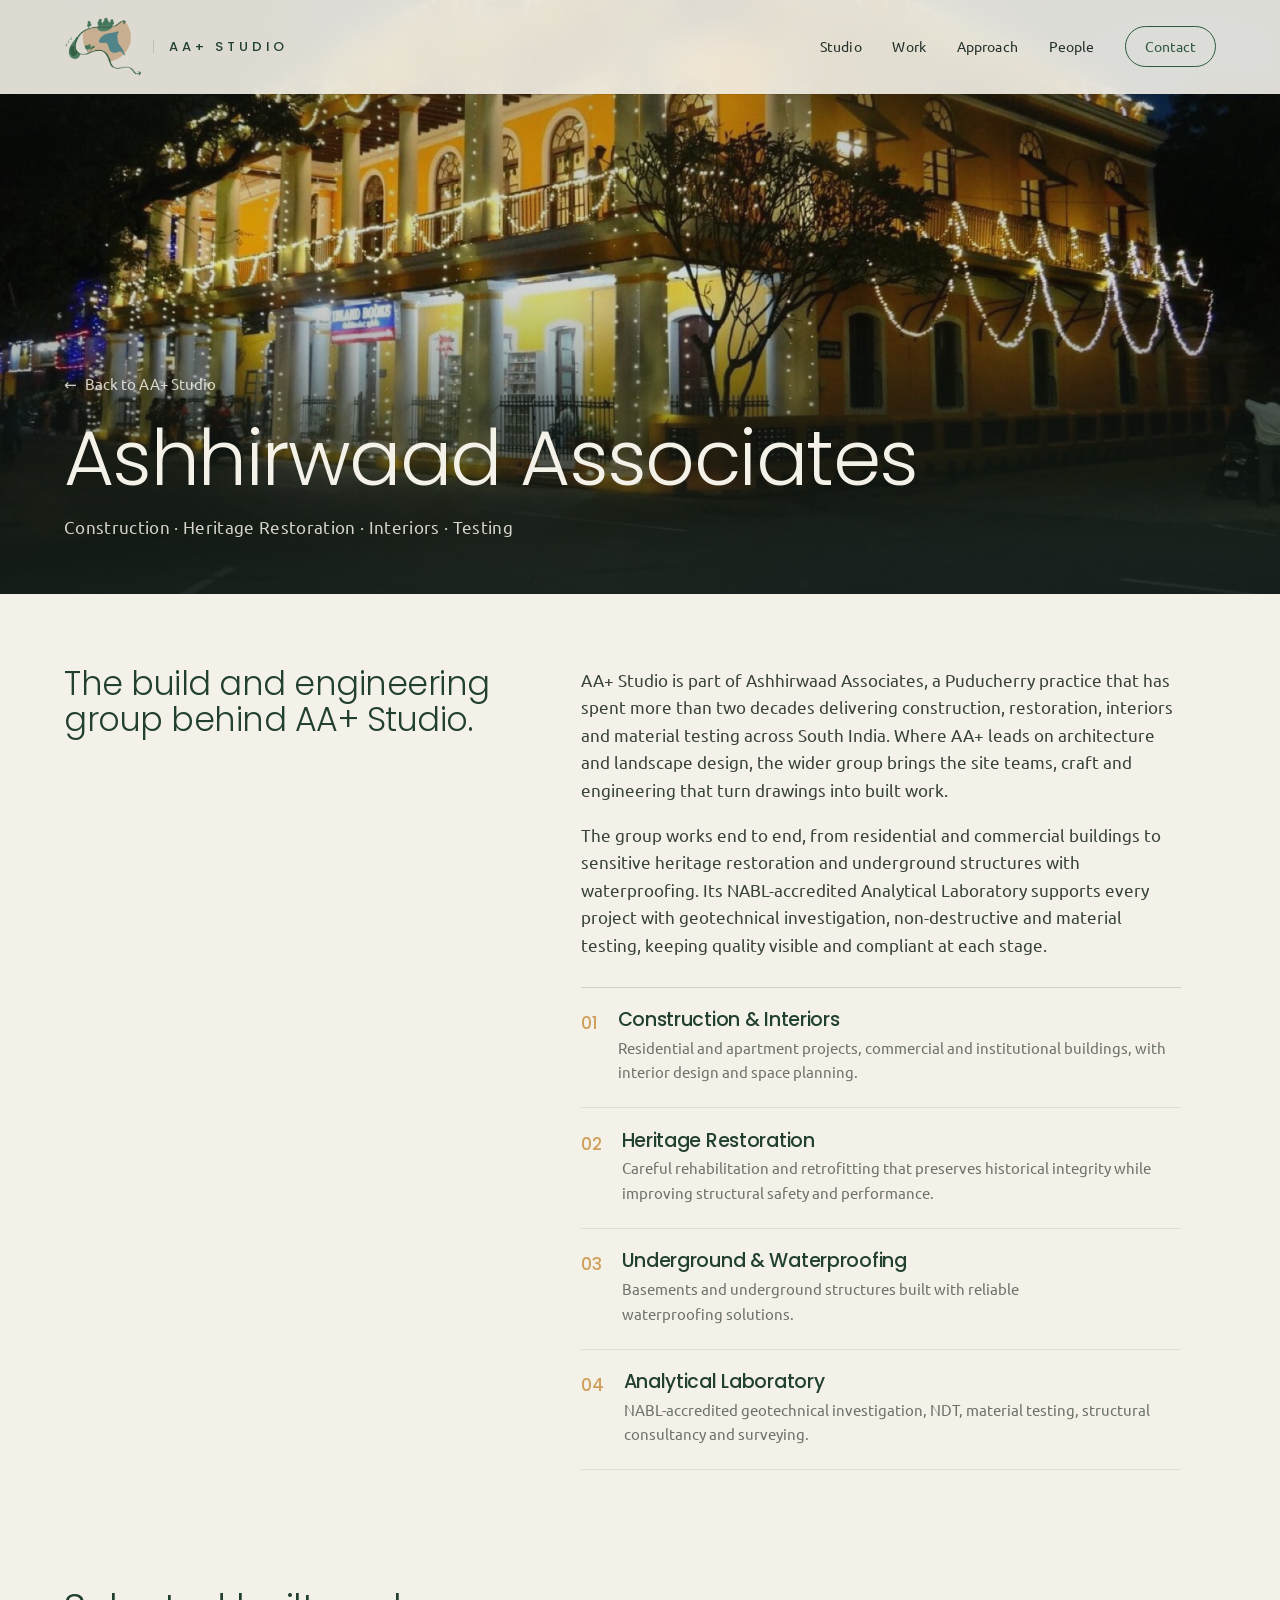
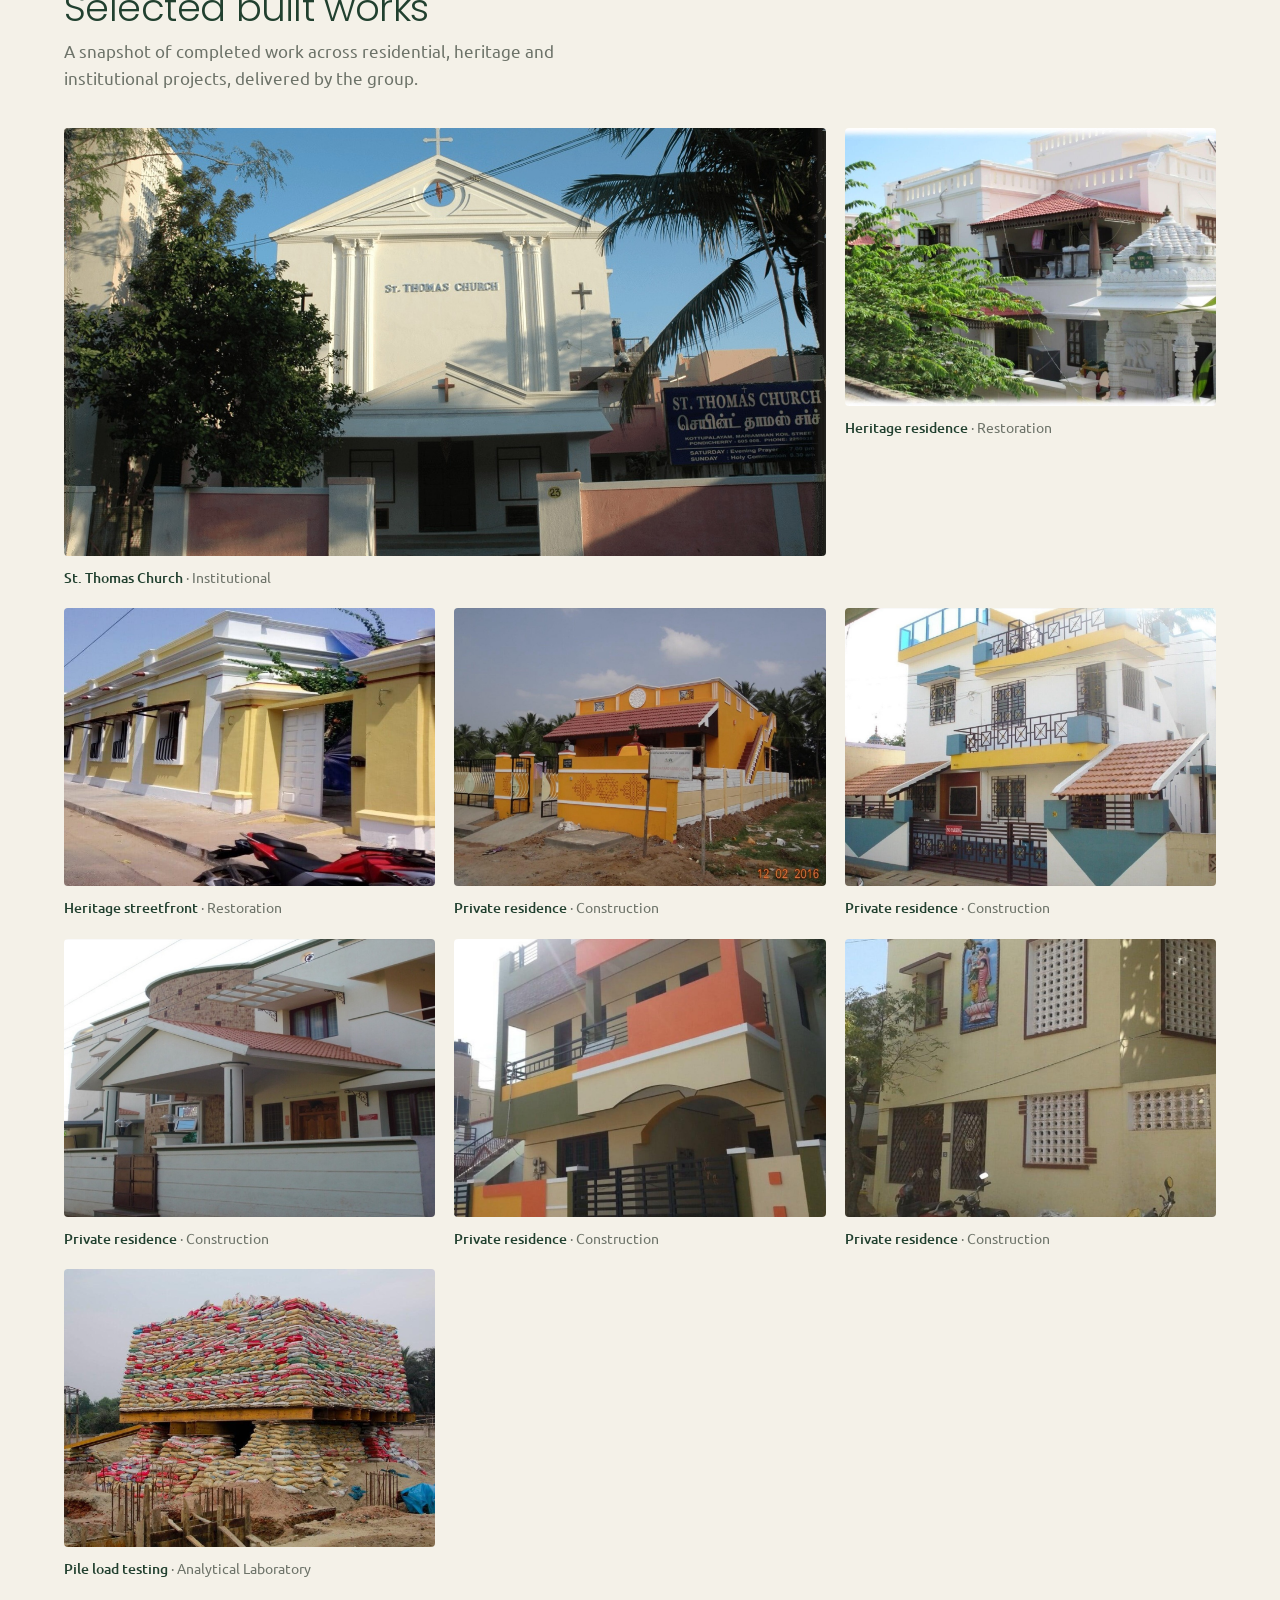
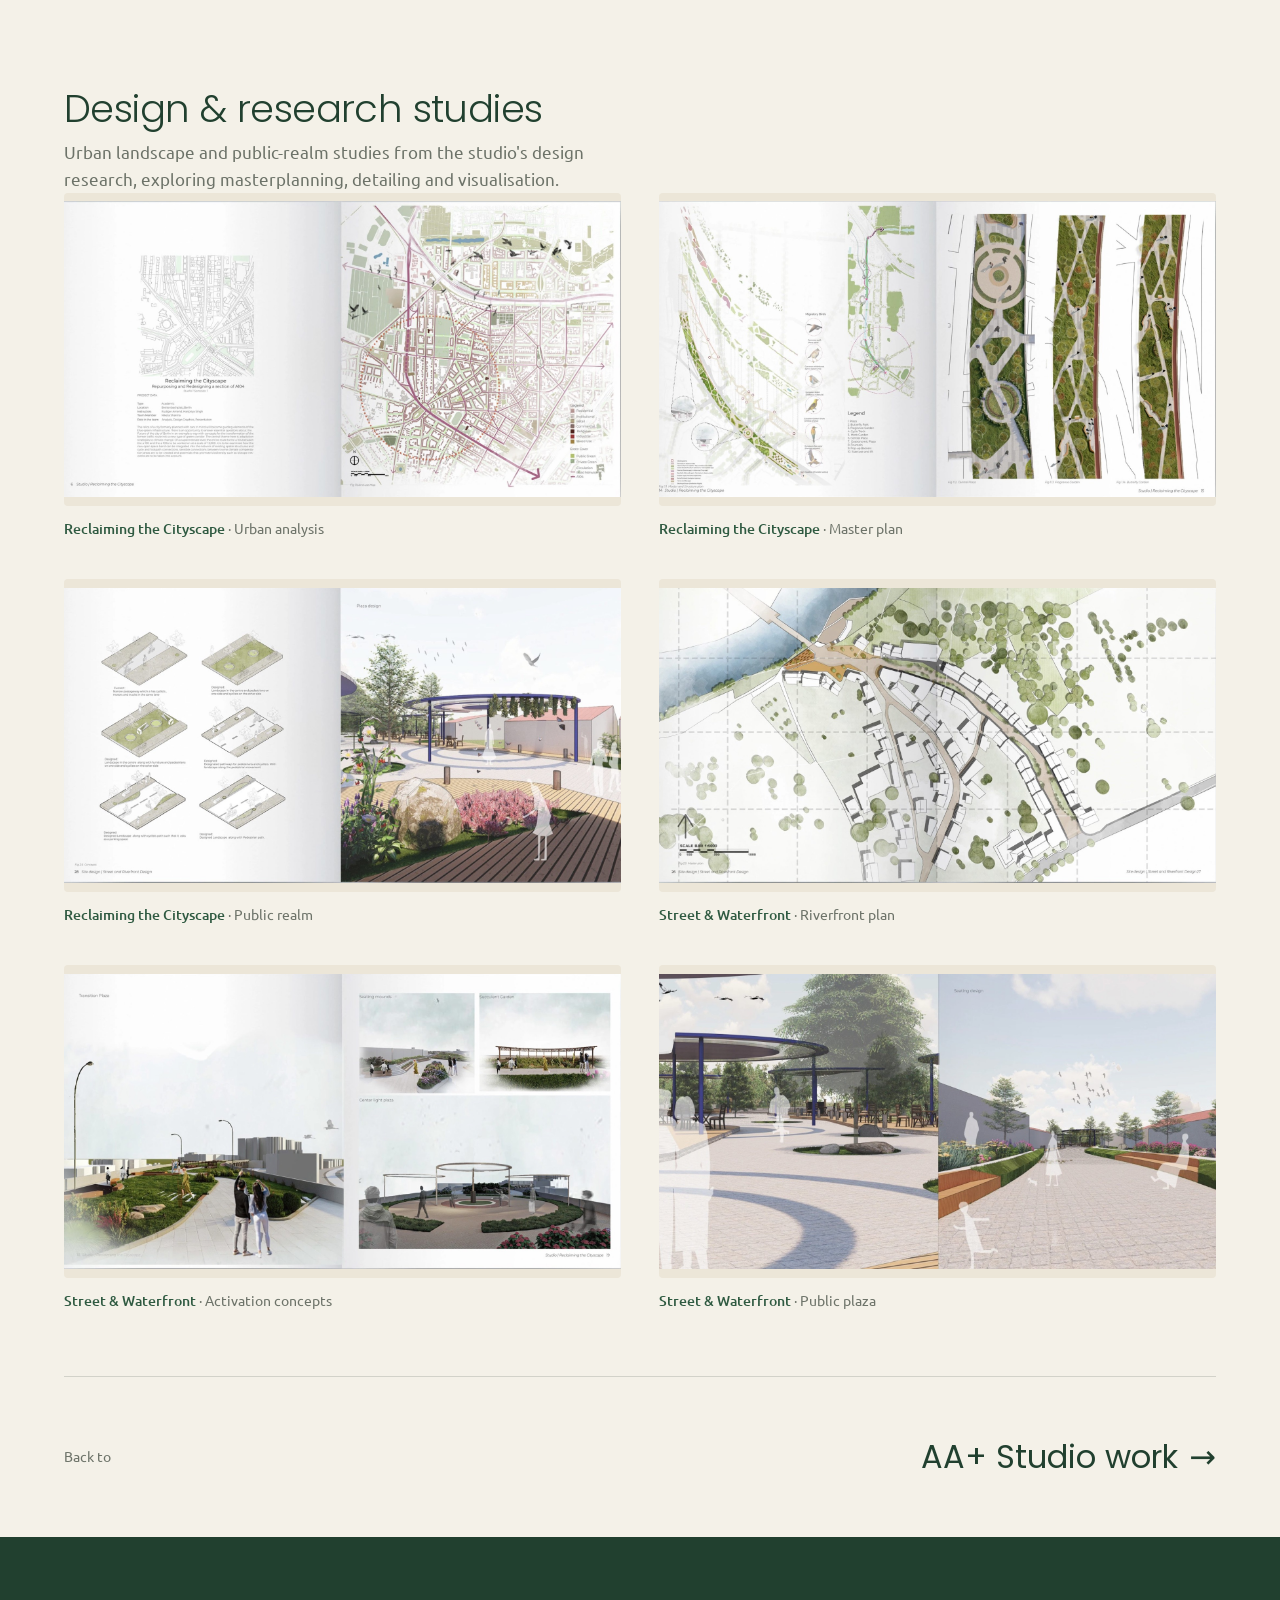
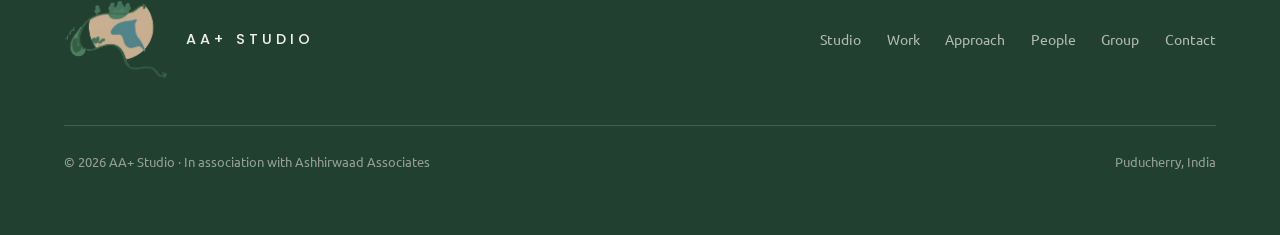
==== commit 73667230: "Keep People heading on one line; fix mobile horizontal scroll Removed the 64ch cap that was wrapping" ====
--- a/ashhirwaad.html
+++ b/ashhirwaad.html
@@ -8,7 +8,7 @@
 <link rel="preconnect" href="https://fonts.googleapis.com" />
 <link rel="preconnect" href="https://fonts.gstatic.com" crossorigin />
 <link href="https://fonts.googleapis.com/css2?family=Poppins:ital,wght@0,300;0,400;0,500;0,600;1,300&family=Ubuntu:wght@400;500;700&display=swap" rel="stylesheet" />
-<link rel="stylesheet" href="styles.css?v=4" />
+<link rel="stylesheet" href="styles.css?v=7" />
 <link rel="icon" href="assets/brand/favicon.svg" type="image/svg+xml" />
 <script>document.documentElement.classList.add('js');</script>
 </head>
@@ -105,6 +105,6 @@
   <img id="lbImg" src="" alt="" />
 </div>
 
-<script src="script.js?v=4"></script>
+<script src="script.js?v=7"></script>
 </body>
 </html>
--- a/styles.css
+++ b/styles.css
@@ -30,7 +30,7 @@
 }
 
 * { box-sizing: border-box; margin: 0; padding: 0; }
-html { -webkit-text-size-adjust: 100%; }
+html { -webkit-text-size-adjust: 100%; overflow-x: clip; }
 @media (min-width: 621px) and (prefers-reduced-motion: no-preference) {
   html { scroll-behavior: smooth; }
 }
@@ -279,13 +279,13 @@
    People
    ============================================================ */
 .people { padding-block: clamp(5rem, 12vh, 9rem); }
-.people-head { max-width: 64ch; margin-bottom: clamp(1.8rem,4vh,2.6rem); }
+.people-head { margin-bottom: clamp(1.8rem,4vh,2.6rem); }
 .people-head h2 { font-size: clamp(2rem, 4vw, 3.2rem); font-weight: 300; }
+@media (min-width: 760px) { .people-head h2 { white-space: nowrap; } }
 .people-head p { margin-top: 1.4rem; font-size: clamp(1.12rem, 1vw + 0.95rem, 1.42rem); line-height: 1.5; color: var(--ink); max-width: 40ch; }
 .people-grid { display: grid; grid-template-columns: 1fr 1fr; gap: clamp(2rem, 5vw, 4.5rem); }
 .person { border-top: 1px solid var(--line); padding-top: 1.8rem; }
-.people-story { max-width: 64ch; margin-bottom: clamp(2.8rem, 7vh, 4.5rem); color: #37423a; }
-.people-story p + p { margin-top: 1.2rem; }
+.people-story { margin-bottom: clamp(2.8rem, 7vh, 4.5rem); color: #37423a; }
 .people-story p:first-child::first-letter {
   float: left;
   font-family: var(--display);
